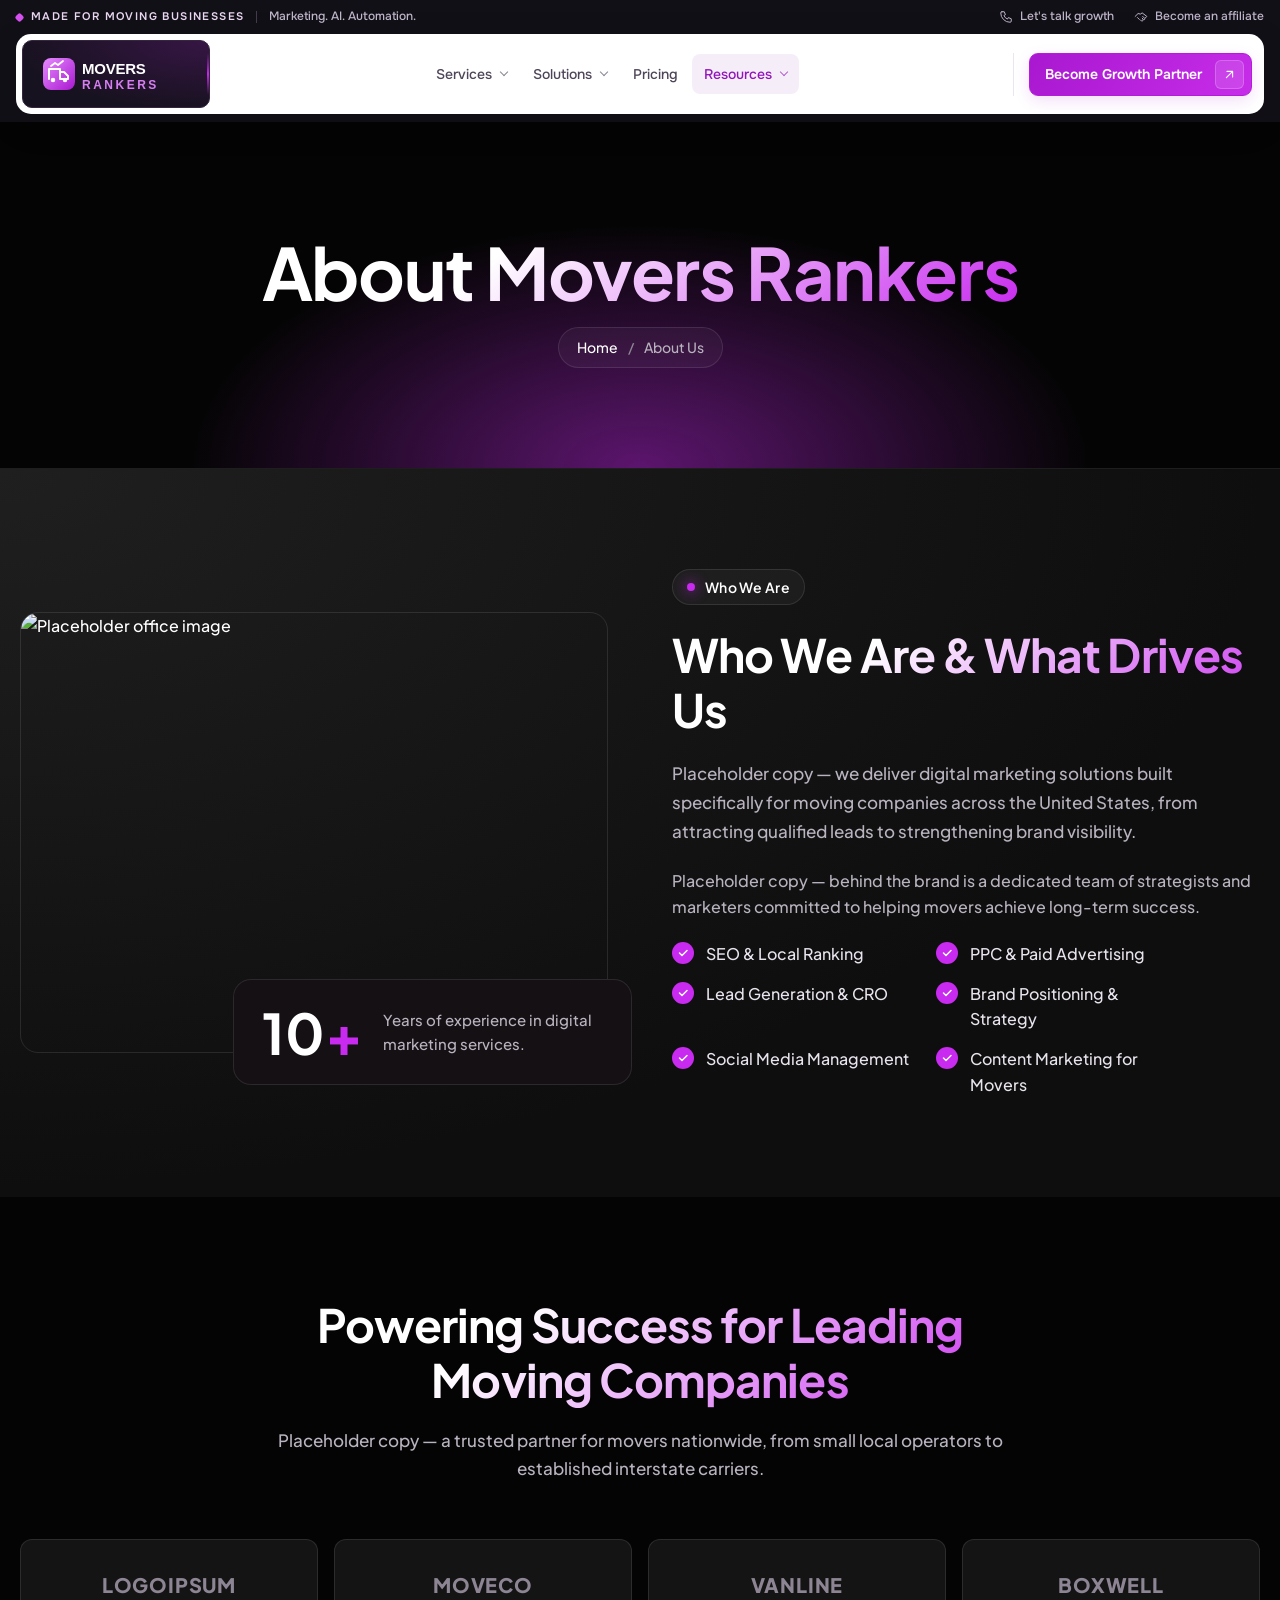
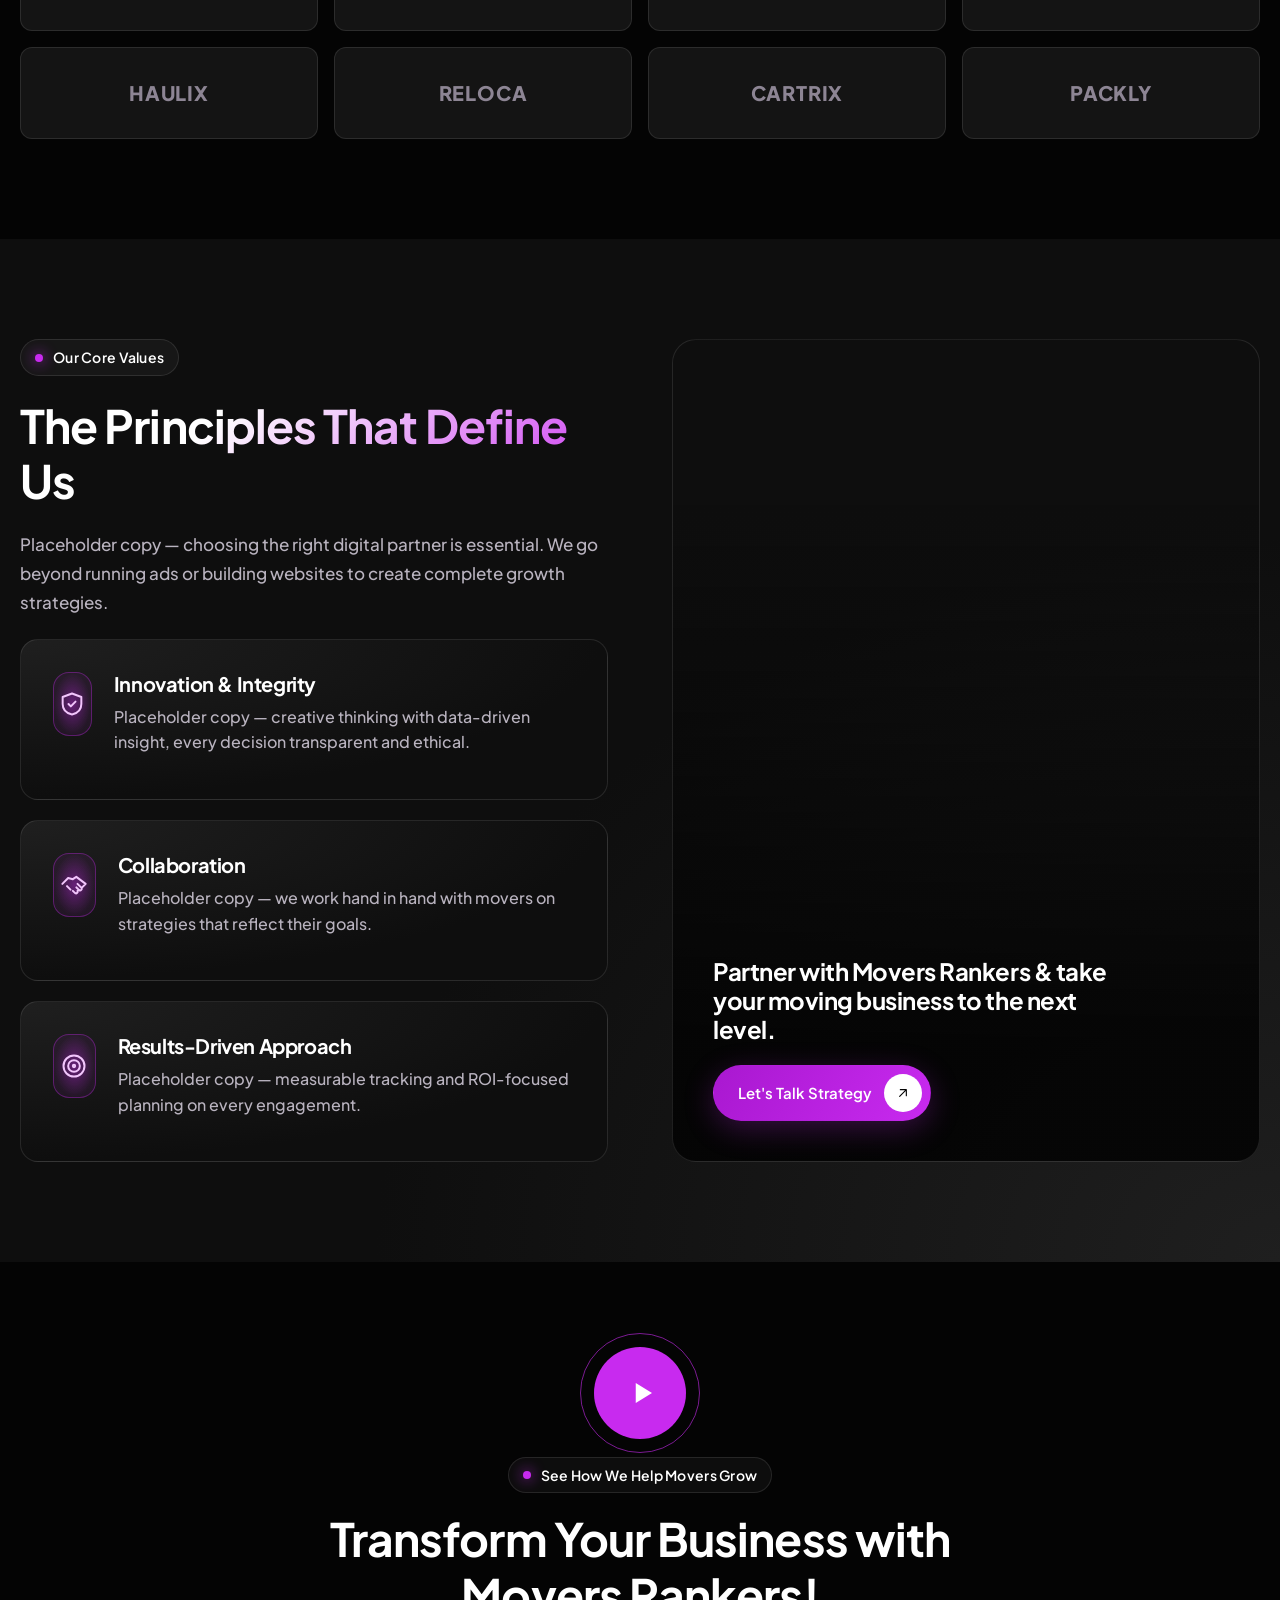
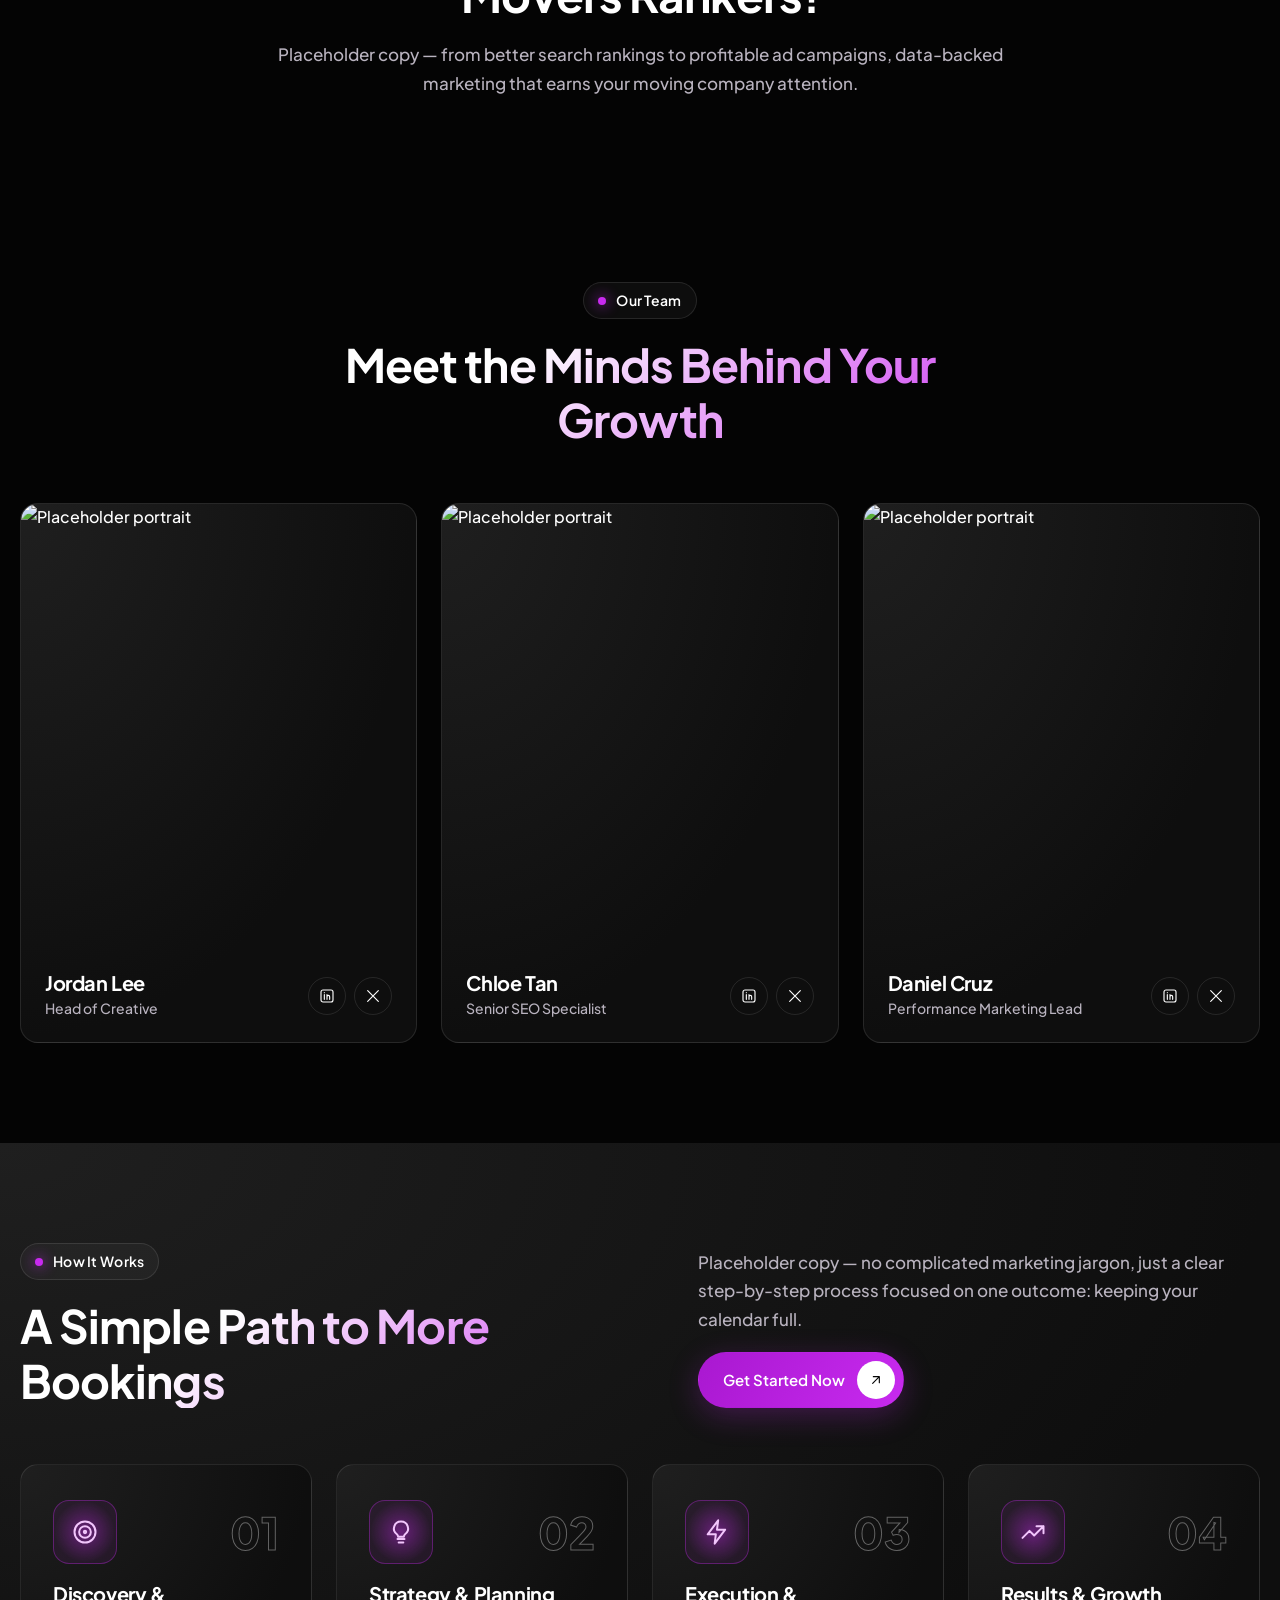
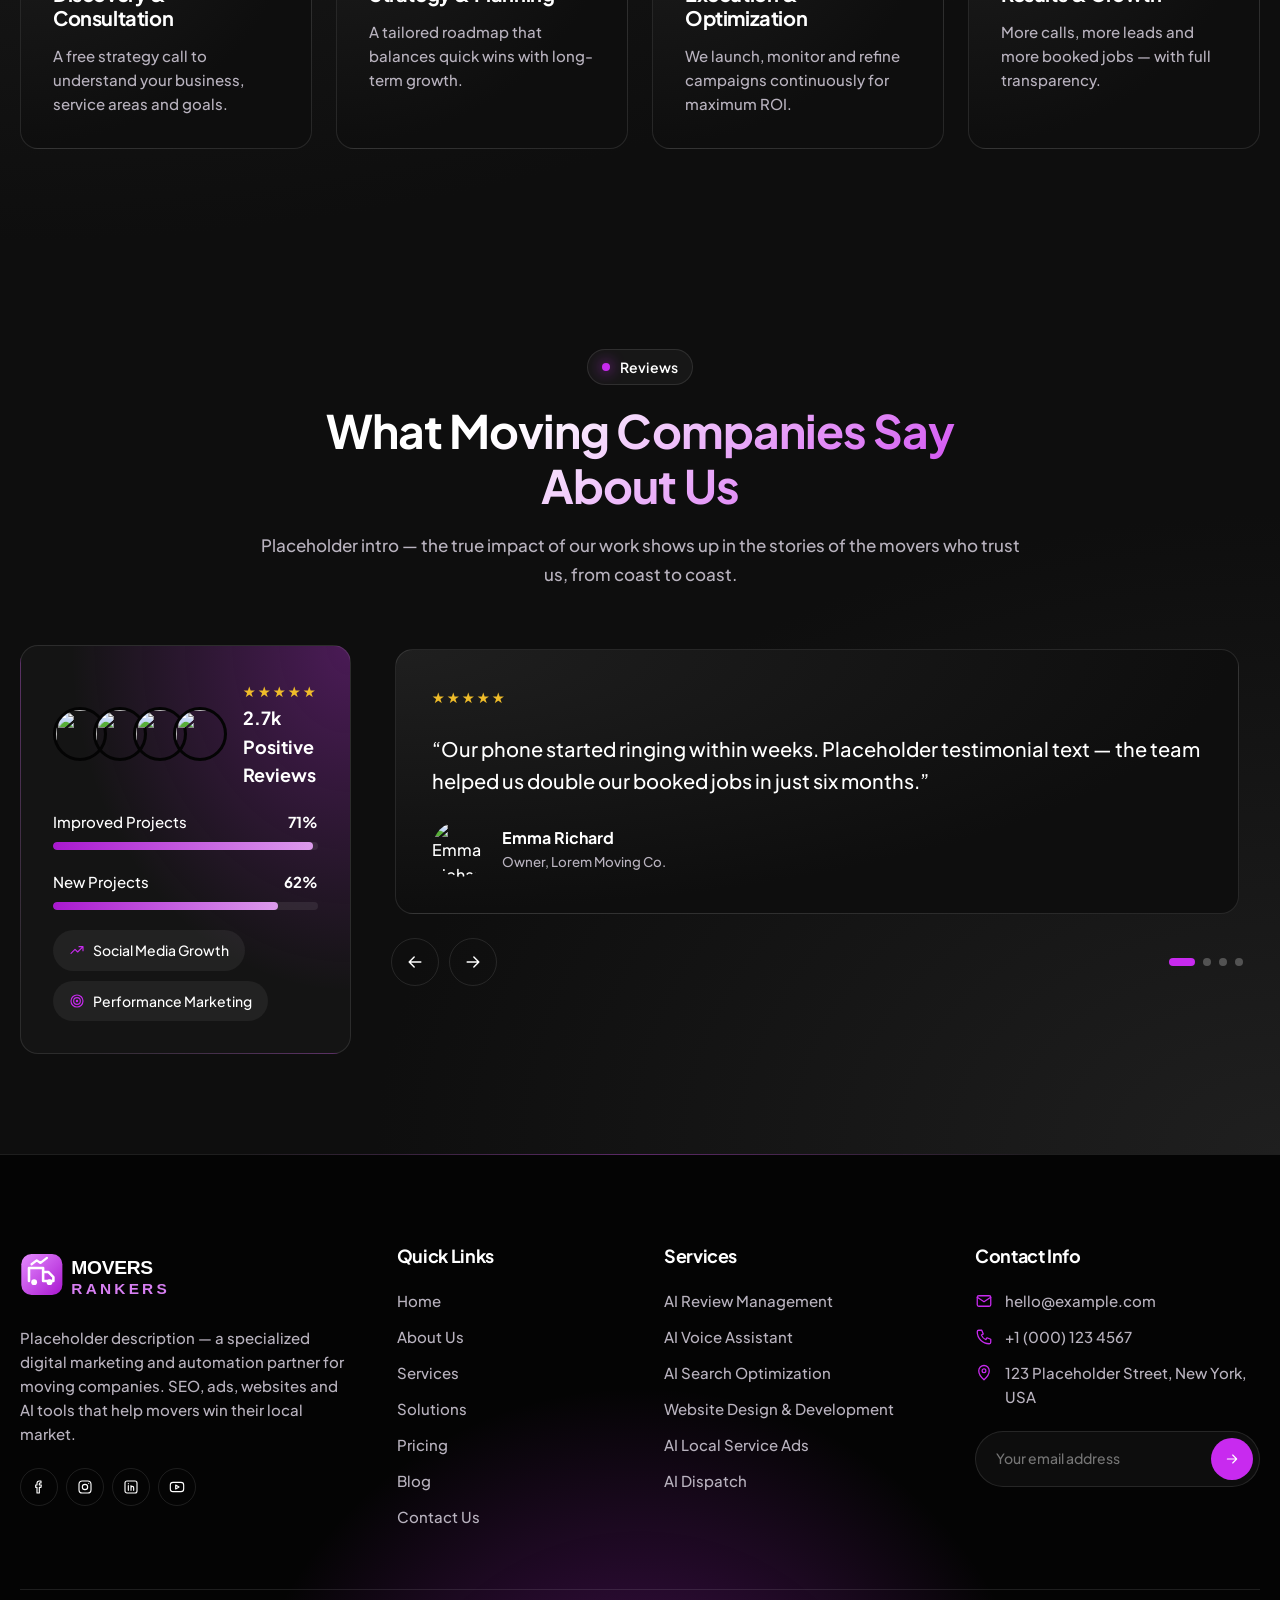
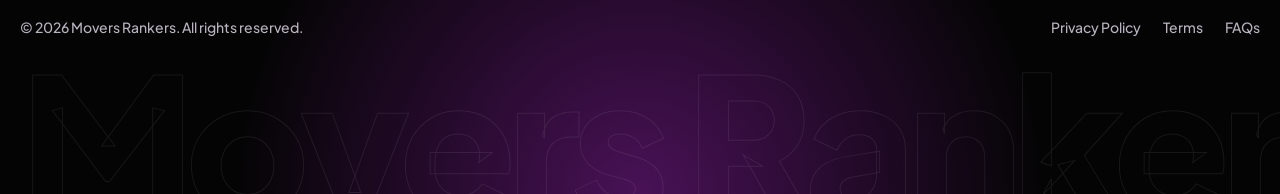
==== about.html @ b09bda79 "Initial static rebuild of Movers Rankers site Static HTML/CSS/JS recreation of the site's structure " ====
<!doctype html>
<html lang="en">
<head>
  <meta charset="utf-8">
  <meta name="viewport" content="width=device-width, initial-scale=1">
  <title>About Us — Movers Rankers</title>
  <meta name="description" content="Placeholder: about the team behind Movers Rankers.">
  <link rel="icon" href="assets/img/logo.svg">
  <link rel="preconnect" href="https://fonts.googleapis.com">
  <link rel="preconnect" href="https://fonts.gstatic.com" crossorigin>
  <link href="https://fonts.googleapis.com/css2?family=Onest:wght@400;500;600;700&family=Plus+Jakarta+Sans:wght@400;500;600;700;800&display=swap" rel="stylesheet">
  <link rel="stylesheet" href="assets/css/style.css">
  <script src="assets/js/main.js" defer></script>
</head>
<body data-page="resources">
  <div data-header></div>

  <main>
    <section class="banner">
      <div class="container">
        <h1 class="h1 grad-text">About Movers Rankers</h1>
        <nav class="crumbs" aria-label="Breadcrumb"><a href="index.html">Home</a><span>About Us</span></nav>
      </div>
    </section>

    <!-- WHO WE ARE -->
    <section class="section section--panel">
      <div class="container split">
        <div class="about-media reveal">
          <div class="media"><img src="https://picsum.photos/seed/mr-office/1024/737" alt="Placeholder office image" width="1024" height="737"></div>
          <div class="stat-card">
            <div class="stat-num"><b data-count="10">0</b><span>+</span></div>
            <p>Years of experience in digital marketing services.</p>
          </div>
        </div>
        <div class="stack reveal">
          <span class="eyebrow">Who We Are</span>
          <h2 class="h2 grad-text">Who We Are & What Drives Us</h2>
          <p class="lead">Placeholder copy — we deliver digital marketing solutions built specifically for moving companies across the United States, from attracting qualified leads to strengthening brand visibility.</p>
          <p class="muted">Placeholder copy — behind the brand is a dedicated team of strategists and marketers committed to helping movers achieve long-term success.</p>
          <ul class="check-list grid-2" style="gap:14px 24px">
            <li>SEO & Local Ranking</li>
            <li>PPC & Paid Advertising</li>
            <li>Lead Generation & CRO</li>
            <li>Brand Positioning & Strategy</li>
            <li>Social Media Management</li>
            <li>Content Marketing for Movers</li>
          </ul>
        </div>
      </div>
    </section>

    <!-- CLIENT LOGOS -->
    <section class="section">
      <div class="container">
        <div class="section-head section-head--center reveal">
          <h3 class="h2 grad-text">Powering Success for Leading Moving Companies</h3>
          <p class="lead">Placeholder copy — a trusted partner for movers nationwide, from small local operators to established interstate carriers.</p>
        </div>
        <div class="logo-strip reveal">
          <div class="logo-tile">LOGOIPSUM</div>
          <div class="logo-tile">MOVECO</div>
          <div class="logo-tile">VANLINE</div>
          <div class="logo-tile">BOXWELL</div>
          <div class="logo-tile">HAULIX</div>
          <div class="logo-tile">RELOCA</div>
          <div class="logo-tile">CARTRIX</div>
          <div class="logo-tile">PACKLY</div>
        </div>
      </div>
    </section>

    <!-- CORE VALUES -->
    <section class="section section--panel-br">
      <div class="container split" style="align-items:stretch">
        <div class="stack" style="align-content:start">
          <span class="eyebrow">Our Core Values</span>
          <h2 class="h2 grad-text">The Principles That Define Us</h2>
          <p class="lead">Placeholder copy — choosing the right digital partner is essential. We go beyond running ads or building websites to create complete growth strategies.</p>
          <div class="feature-stack" style="width:100%">
            <div class="card feature reveal">
              <span class="icon-badge"><svg class="ic"><use href="#i-shield"/></svg></span>
              <div><h4>Innovation & Integrity</h4><p>Placeholder copy — creative thinking with data-driven insight, every decision transparent and ethical.</p></div>
            </div>
            <div class="card feature reveal">
              <span class="icon-badge"><svg class="ic"><use href="#i-handshake"/></svg></span>
              <div><h4>Collaboration</h4><p>Placeholder copy — we work hand in hand with movers on strategies that reflect their goals.</p></div>
            </div>
            <div class="card feature reveal">
              <span class="icon-badge"><svg class="ic"><use href="#i-target"/></svg></span>
              <div><h4>Results-Driven Approach</h4><p>Placeholder copy — measurable tracking and ROI-focused planning on every engagement.</p></div>
            </div>
          </div>
        </div>
        <div class="values-media reveal">
          <h5 style="font-size:24px;max-width:420px">Partner with Movers Rankers & take your moving business to the next level.</h5>
          <a class="btn btn--primary" href="contact.html" style="justify-self:start">Let's Talk Strategy <span class="btn-arrow"><svg class="ic"><use href="#i-arrow-ur"/></svg></span></a>
        </div>
      </div>
    </section>

    <!-- VIDEO -->
    <section class="video-band">
      <div class="container">
        <button class="play-btn" aria-label="Play video (placeholder)"><svg class="ic"><use href="#i-play"/></svg></button>
        <span class="eyebrow">See How We Help Movers Grow</span>
        <h3 class="h2">Transform Your Business with Movers Rankers!</h3>
        <p class="lead">Placeholder copy — from better search rankings to profitable ad campaigns, data-backed marketing that earns your moving company attention.</p>
      </div>
    </section>

    <!-- TEAM -->
    <section class="section">
      <div class="container">
        <div class="section-head section-head--center reveal">
          <span class="eyebrow">Our Team</span>
          <h2 class="h2 grad-text">Meet the Minds Behind Your Growth</h2>
        </div>
        <div class="grid-3">
          <article class="card team-card reveal">
            <div class="media"><img src="https://picsum.photos/seed/mr-team1/800/900" alt="Placeholder portrait" loading="lazy"></div>
            <div class="team-info"><div><h4>Jordan Lee</h4><small>Head of Creative</small></div><div class="socials"><a href="#" aria-label="LinkedIn"><svg class="ic"><use href="#i-in"/></svg></a><a href="#" aria-label="X"><svg class="ic"><use href="#i-x"/></svg></a></div></div>
          </article>
          <article class="card team-card reveal">
            <div class="media"><img src="https://picsum.photos/seed/mr-team2/800/900" alt="Placeholder portrait" loading="lazy"></div>
            <div class="team-info"><div><h4>Chloe Tan</h4><small>Senior SEO Specialist</small></div><div class="socials"><a href="#" aria-label="LinkedIn"><svg class="ic"><use href="#i-in"/></svg></a><a href="#" aria-label="X"><svg class="ic"><use href="#i-x"/></svg></a></div></div>
          </article>
          <article class="card team-card reveal">
            <div class="media"><img src="https://picsum.photos/seed/mr-team3/800/900" alt="Placeholder portrait" loading="lazy"></div>
            <div class="team-info"><div><h4>Daniel Cruz</h4><small>Performance Marketing Lead</small></div><div class="socials"><a href="#" aria-label="LinkedIn"><svg class="ic"><use href="#i-in"/></svg></a><a href="#" aria-label="X"><svg class="ic"><use href="#i-x"/></svg></a></div></div>
          </article>
        </div>
      </div>
    </section>

    <div data-partial="process"></div>
    <div data-partial="reviews"></div>
  </main>

  <div data-footer></div>
</body>
</html>
---- assets/css/style.css ----
/* ==========================================================
   Movers Rankers — static rebuild
   Tokens mirror the source site's Elementor globals.
========================================================== */
:root {
  --bg: #0e0e0e;
  --bg-deep: #040404;
  --surface: #1f1f1f;
  --surface-2: #141414;
  --purple: #c82aef;
  --purple-strong: #a918d0;
  --lilac: #dc9bec;
  --text: #ffffff;
  --muted: #b9b3bf;
  --muted-2: #8f8796;
  --line: rgba(255, 255, 255, .1);
  --radius: 18px;
  --radius-sm: 12px;
  --container: 1240px;
  --font: "Plus Jakarta Sans", system-ui, -apple-system, "Segoe UI", Arial, sans-serif;
  --font-ui: "Onest", var(--font);
  --grad-text: linear-gradient(321deg, #c82aef 0%, #ffffff 69%);
  --grad-panel: radial-gradient(at top left, #1f1f1f 0%, #0e0e0e 70%);
  --grad-panel-br: radial-gradient(at bottom right, #1f1f1f 0%, #0e0e0e 50%);
}

*, *::before, *::after { box-sizing: border-box; }

html { scroll-behavior: smooth; }

body {
  margin: 0;
  background: var(--bg-deep);
  color: var(--text);
  font-family: var(--font);
  font-size: 16px;
  font-weight: 500;
  line-height: 1.6;
  -webkit-font-smoothing: antialiased;
  overflow-x: hidden;
}

img { display: block; max-width: 100%; height: auto; }
a { color: inherit; text-decoration: none; }
h1, h2, h3, h4, h5, h6 { margin: 0; font-weight: 700; line-height: 1.2; letter-spacing: -.02em; }
p { margin: 0; }
ul { margin: 0; padding: 0; list-style: none; }
button { font: inherit; color: inherit; cursor: pointer; }

.ic { width: 20px; height: 20px; fill: none; stroke: currentColor; stroke-width: 1.7; stroke-linecap: round; stroke-linejoin: round; flex-shrink: 0; }

.container { width: min(var(--container), calc(100% - 32px)); margin-inline: auto; }

.section { position: relative; padding: 100px 0; overflow: hidden; }
.section--panel { background: var(--grad-panel); }
.section--panel-br { background: var(--grad-panel-br); }
.section--glow::before {
  content: ""; position: absolute; inset: auto -20% -40% auto; width: 700px; height: 700px;
  background: radial-gradient(circle, rgba(200, 42, 239, .22), transparent 65%); pointer-events: none;
}

/* ---------- Typography helpers ---------- */
.eyebrow {
  display: inline-flex; align-items: center; gap: 10px;
  color: var(--text); font-size: 14px; font-weight: 600; letter-spacing: .02em;
  padding: 6px 14px; border: 1px solid var(--line); border-radius: 100px;
  background: rgba(255, 255, 255, .04);
}
.eyebrow::before {
  content: ""; width: 8px; height: 8px; border-radius: 50%;
  background: var(--purple); box-shadow: 0 0 14px var(--purple);
}
.grad-text {
  background: var(--grad-text); -webkit-background-clip: text; background-clip: text;
  -webkit-text-fill-color: transparent; color: transparent;
}
.h1 { font-size: clamp(40px, 6vw, 72px); line-height: 1.1; }
.h2 { font-size: clamp(30px, 3.6vw, 46px); }
.h3 { font-size: clamp(22px, 2.2vw, 28px); }
.lead { color: var(--muted); font-size: 17px; line-height: 1.7; }
.muted { color: var(--muted); }

.section-head { display: grid; gap: 18px; max-width: 760px; margin-bottom: 56px; }
.section-head--center { margin-inline: auto; text-align: center; justify-items: center; }
.section-head--split {
  max-width: none; grid-template-columns: 1.1fr 1fr; align-items: end; gap: 30px 60px;
}
.section-head--split > div { display: grid; gap: 18px; justify-items: start; }

/* ---------- Buttons ---------- */
.btn {
  display: inline-flex; align-items: center; justify-content: center; gap: 12px;
  min-height: 52px; padding: 8px 8px 8px 24px; border: 1px solid transparent; border-radius: 100px;
  font-size: 15px; font-weight: 600; white-space: nowrap;
  transition: transform .25s ease, box-shadow .25s ease, background .25s ease, border-color .25s ease;
}
.btn .btn-arrow {
  display: grid; place-items: center; width: 38px; height: 38px; border-radius: 50%;
  background: #fff; color: var(--bg-deep); transition: transform .25s ease;
}
.btn .btn-arrow .ic { width: 16px; height: 16px; }
.btn:hover .btn-arrow { transform: rotate(-45deg); }
.btn--primary { background: linear-gradient(120deg, var(--purple-strong), var(--purple)); box-shadow: 0 8px 30px rgba(200, 42, 239, .25); }
.btn--primary:hover { transform: translateY(-2px); box-shadow: 0 14px 34px rgba(200, 42, 239, .35); }
.btn--ghost { border-color: var(--line); background: rgba(255, 255, 255, .04); }
.btn--ghost:hover { border-color: var(--purple); }
.btn--plain { padding: 14px 24px; }

.link-arrow { display: inline-flex; align-items: center; gap: 8px; color: var(--lilac); font-weight: 600; font-size: 15px; }
.link-arrow .ic { width: 16px; height: 16px; transition: transform .2s; }
.link-arrow:hover .ic { transform: translateX(4px); }

/* ---------- Cards ---------- */
.card {
  position: relative; padding: 32px; border: 1px solid var(--line); border-radius: var(--radius);
  background: var(--grad-panel); transition: border-color .25s ease, transform .25s ease;
}
.card:hover { border-color: rgba(200, 42, 239, .55); transform: translateY(-4px); }
.icon-badge {
  display: grid; place-items: center; width: 64px; height: 64px; border-radius: 16px;
  background: radial-gradient(at center, rgba(200, 42, 239, .45), rgba(200, 42, 239, .08) 70%);
  border: 1px solid rgba(200, 42, 239, .35); color: #f2c6fc;
}
.icon-badge .ic { width: 28px; height: 28px; }

.check-list { display: grid; gap: 14px; }
.check-list li { display: flex; align-items: flex-start; gap: 12px; color: #e8e3ec; }
.check-list li::before {
  content: ""; flex: 0 0 22px; height: 22px; margin-top: 1px; border-radius: 50%;
  background: var(--purple) url("data:image/svg+xml,%3Csvg xmlns='http://www.w3.org/2000/svg' viewBox='0 0 24 24' fill='none' stroke='white' stroke-width='3' stroke-linecap='round' stroke-linejoin='round'%3E%3Cpath d='M5 12l5 5L20 7'/%3E%3C/svg%3E") center / 12px no-repeat;
}
.grid-2 { display: grid; grid-template-columns: repeat(2, minmax(0, 1fr)); gap: 24px; }
.grid-3 { display: grid; grid-template-columns: repeat(3, minmax(0, 1fr)); gap: 24px; }
.grid-4 { display: grid; grid-template-columns: repeat(4, minmax(0, 1fr)); gap: 24px; }

.split { display: grid; grid-template-columns: 1fr 1fr; gap: 64px; align-items: center; }
.split > .stack { display: grid; gap: 22px; justify-items: start; }

.media { position: relative; border-radius: var(--radius); overflow: hidden; border: 1px solid var(--line); }
.media img { width: 100%; height: 100%; object-fit: cover; }

/* ==========================================================
   HEADER (mirrors the source's custom "mrh" mega-menu header)
========================================================== */
.site-header { position: sticky; top: 0; z-index: 1000; padding: 0 0 8px; background: #121017; font-family: var(--font-ui); }
.site-header .container { width: min(1460px, calc(100% - 32px)); }
.hdr-utility { display: flex; align-items: center; justify-content: space-between; gap: 20px; min-height: 34px; font-size: 12px; }
.hdr-utility-left { display: flex; align-items: center; gap: 12px; color: #c0b7cb; }
.hdr-mark { display: inline-flex; align-items: center; gap: 8px; color: #ebd8f2; font-size: 11px; font-weight: 600; letter-spacing: 1.4px; text-transform: uppercase; }
.hdr-mark::before { content: ""; width: 7px; height: 7px; border-radius: 2px; background: #d451ef; transform: rotate(45deg); }
.hdr-sep { width: 1px; height: 12px; background: #453b4d; }
.hdr-utility-right { display: flex; gap: 20px; }
.hdr-utility-right a { display: inline-flex; align-items: center; gap: 7px; color: #bfb5ca; transition: color .2s; }
.hdr-utility-right a:hover { color: #fff; }
.hdr-utility-right .ic { width: 14px; height: 14px; }

.hdr-frame {
  position: relative; display: flex; align-items: center; gap: 14px; min-height: 80px; padding: 6px;
  border-radius: 15px; background: #fff; color: #282030; box-shadow: 0 10px 35px rgba(0, 0, 0, .13);
}
.hdr-brand {
  position: relative; display: flex; align-items: center; justify-content: center; align-self: stretch;
  flex: 0 0 188px; min-height: 66px; padding: 3px 18px; border: 1px solid #35253f; border-radius: 10px;
  background: radial-gradient(ellipse at 100% 0%, rgba(191, 36, 232, .19), transparent 75%), #17121f;
}
.hdr-brand::after { content: ""; position: absolute; top: 12px; right: 0; bottom: 12px; width: 2px; background: linear-gradient(transparent, #c32be7, transparent); }
.hdr-brand img { width: 148px; }
.hdr-nav { flex: 1; min-width: 0; }
.hdr-list { display: flex; align-items: center; justify-content: center; gap: 2px; }
.hdr-link {
  display: inline-flex; align-items: center; gap: 9px; min-height: 40px; padding: 9px 12px;
  border: 0; border-radius: 8px; background: none; color: #4e4558; font-size: 14px; font-weight: 500; white-space: nowrap;
  transition: color .2s, background .2s;
}
.hdr-link:hover, .hdr-link[aria-expanded="true"], .hdr-link[aria-current="page"] { background: #f5eef9; color: #9214b8; }
.chev { width: 6px; height: 6px; margin-top: -3px; border-right: 1.5px solid currentColor; border-bottom: 1.5px solid currentColor; opacity: .65; transform: rotate(45deg); transition: transform .2s; }
.hdr-link[aria-expanded="true"] .chev { margin-top: 3px; transform: rotate(225deg); }
.hdr-actions { display: flex; align-items: center; gap: 10px; padding: 0 6px 0 15px; border-left: 1px solid #ece5f0; }
.hdr-cta {
  display: inline-flex; align-items: center; gap: 13px; min-height: 43px; padding: 6px 7px 6px 15px;
  border: 1px solid #b41bda; border-radius: 9px; background: linear-gradient(120deg, #a918d0, #c72de9);
  color: #fff; font-size: 14px; font-weight: 600; white-space: nowrap; box-shadow: 0 5px 15px rgba(173, 25, 211, .13);
}
.hdr-cta-arrow { display: grid; place-items: center; width: 29px; height: 29px; border: 1px solid rgba(255, 255, 255, .2); border-radius: 6px; background: rgba(255, 255, 255, .12); }
.hdr-cta-arrow .ic { width: 15px; height: 15px; }
.hdr-burger { display: none; place-items: center; width: 46px; height: 46px; border: 1px solid #ece5f0; border-radius: 9px; background: #faf6fc; color: #4e4558; }

/* Mega panels */
.mega { position: absolute; top: 100%; left: 0; right: 0; padding-top: 12px; z-index: 5; animation: reveal .22s ease both; }
.mega[hidden] { display: none; }
@keyframes reveal { from { opacity: 0; transform: translateY(-6px); } to { opacity: 1; transform: none; } }
.mega-box { overflow: hidden; border: 1px solid #e9dfef; border-radius: 18px; background: #fff; color: #282030; box-shadow: 0 28px 70px rgba(20, 10, 29, .2); }
.mega-head { display: flex; align-items: center; justify-content: space-between; gap: 25px; padding: 25px 28px 22px; border-bottom: 1px solid #ebe5ef; background: linear-gradient(110deg, #fff 40%, #fbf6fe); }
.mega-kicker { display: block; margin-bottom: 7px; color: #a01dc0; font-size: 10px; font-weight: 700; letter-spacing: 1.7px; text-transform: uppercase; }
.mega-title { color: #241a2e; font-size: 25px; font-weight: 600; letter-spacing: -.9px; }
.mega-title span { color: #a51cc9; }
.mega-overview { display: inline-flex; align-items: center; gap: 9px; padding: 10px 13px; border: 1px solid #e9dced; border-radius: 8px; color: #7d398e; font-size: 13px; }
.mega-overview:hover { border-color: #d9a5e7; background: #fcf6ff; }
.mega-overview .ic { width: 16px; height: 16px; }
.mega-grid { display: grid; grid-template-columns: repeat(3, minmax(0, 1fr)); gap: 12px; padding: 22px; }
.mega-card {
  display: flex; flex-direction: column; min-height: 170px; padding: 19px 16px; border: 1px solid #eee7f2; border-radius: 12px; background: #faf8fc;
  transition: transform .25s, background .25s, border-color .25s;
}
.mega-card-top { display: flex; justify-content: space-between; margin-bottom: 18px; }
.mega-icon { display: grid; place-items: center; width: 43px; height: 43px; border: 1px solid #ead6f2; border-radius: 12px; background: #f2e5f9; color: #a41bc6; transition: all .25s; }
.mega-num { color: #b3a7bd; font-size: 11px; letter-spacing: 1px; }
.mega-name { margin-bottom: 6px; color: #302339; font-size: 14px; font-weight: 600; }
.mega-desc { color: #83758e; font-size: 13px; line-height: 1.6; }
.mega-card:hover { transform: translateY(-4px); background: #211529; border-color: #382242; }
.mega-card:hover .mega-icon { background: #42204f; border-color: #654173; color: #efacff; }
.mega-card:hover .mega-name { color: #fff; }
.mega-card:hover .mega-desc { color: #c8b7d2; }
.mega-strip { display: flex; align-items: center; justify-content: space-between; gap: 24px; padding: 18px 28px; background: #1b1323; color: #fff; font-size: 13px; }
.mega-strip-caption { color: #b6a1c5; font-size: 11px; letter-spacing: 1px; text-transform: uppercase; }
.mega-stages { display: flex; align-items: center; gap: 14px; }
.mega-stage { display: flex; align-items: center; gap: 7px; color: #f1e6f7; font-size: 12px; white-space: nowrap; }
.mega-stage b { display: grid; place-items: center; width: 22px; height: 22px; border: 1px solid #67416f; border-radius: 6px; background: #33203f; color: #e39cf4; font-size: 10px; font-weight: 500; }
.mega-strip a { display: inline-flex; align-items: center; gap: 8px; color: #e69bf8; white-space: nowrap; }
.mega-strip a .ic { width: 16px; height: 16px; }
.mega-grid--list { grid-template-columns: repeat(3, minmax(0, 1fr)); }
.mega-row { display: flex; gap: 14px; padding: 16px; border-radius: 12px; border: 1px solid #eee7f2; background: #faf8fc; transition: background .2s, border-color .2s; }
.mega-row:hover { background: #f5eef9; border-color: #e1c7ec; }
.mega-row .mega-icon { width: 40px; height: 40px; flex-shrink: 0; }

/* Mobile drawer */
.drawer { position: fixed; inset: 0; z-index: 2000; display: flex; justify-content: flex-end; background: rgba(8, 5, 12, .6); backdrop-filter: blur(4px); }
.drawer[hidden] { display: none; }
.drawer-panel { width: min(420px, 100%); height: 100%; overflow-y: auto; padding: 20px; background: #121017; font-family: var(--font-ui); animation: slideIn .25s ease both; }
@keyframes slideIn { from { transform: translateX(30px); opacity: 0; } to { transform: none; opacity: 1; } }
.drawer-top { display: flex; align-items: center; justify-content: space-between; margin-bottom: 20px; }
.drawer-top img { width: 140px; }
.drawer-close { display: grid; place-items: center; width: 42px; height: 42px; border: 1px solid #3a3042; border-radius: 9px; background: none; }
.drawer details { border-bottom: 1px solid #2a2232; }
.drawer summary, .drawer .drawer-direct { display: flex; justify-content: space-between; align-items: center; padding: 16px 4px; font-size: 16px; font-weight: 500; cursor: pointer; list-style: none; }
.drawer summary::-webkit-details-marker { display: none; }
.drawer summary::after { content: "+"; color: var(--lilac); font-size: 20px; }
.drawer details[open] summary::after { content: "–"; }
.drawer .drawer-direct { border-bottom: 1px solid #2a2232; }
.drawer details a { display: block; padding: 10px 12px; margin-bottom: 4px; border-radius: 8px; color: #cfc4d8; font-size: 14px; }
.drawer details a:hover { background: #211529; color: #fff; }
.drawer-foot { margin-top: 28px; padding: 22px; border: 1px solid #2a2232; border-radius: 14px; background: radial-gradient(ellipse at top right, rgba(191, 36, 232, .2), transparent 70%); }
.drawer-foot p { color: #c0b7cb; font-size: 13px; margin-bottom: 4px; }
.drawer-foot h4 { font-size: 20px; margin-bottom: 18px; font-family: var(--font-ui); }
.drawer-foot .hdr-cta { width: 100%; justify-content: space-between; margin-bottom: 10px; }
.drawer-foot .btn--ghost { width: 100%; min-height: 45px; border-radius: 9px; font-size: 14px; }

/* ==========================================================
   HERO (home)
========================================================== */
.hero { position: relative; padding: 90px 0 110px; background: radial-gradient(at top left, #1f1f1f 0%, #040404 50%); overflow: hidden; }
.hero::after { content: ""; position: absolute; right: -10%; top: 10%; width: 760px; height: 760px; background: radial-gradient(circle, rgba(200, 42, 239, .35), transparent 62%); pointer-events: none; }
.hero .split { grid-template-columns: 1.1fr .9fr; position: relative; z-index: 1; }
.hero-title { font-size: clamp(40px, 5.6vw, 76px); line-height: 1.08; }
.rotator { display: inline-block; color: var(--purple); min-width: 4.2ch; }
.rotator span { display: inline-block; animation: wordIn .5s ease both; }
@keyframes wordIn { from { opacity: 0; transform: translateY(16px); filter: blur(4px); } to { opacity: 1; transform: none; filter: none; } }
.hero-actions { display: flex; flex-wrap: wrap; align-items: center; gap: 28px; }
.proof { display: flex; align-items: center; gap: 16px; }
.avatars { display: flex; }
.avatars img { width: 48px; height: 48px; border-radius: 50%; border: 3px solid var(--bg-deep); object-fit: cover; }
.avatars img + img { margin-left: -14px; }
.proof strong { display: block; font-size: 18px; }
.proof small { color: var(--muted); font-size: 13px; }
.stars { color: #efbc2a; letter-spacing: 2px; font-size: 14px; }
.hero-visual { position: relative; }
.hero-visual .media { aspect-ratio: 1; border-radius: 28px; }
.float-chip {
  position: absolute; display: flex; align-items: center; gap: 12px; padding: 14px 18px; border: 1px solid var(--line);
  border-radius: 16px; background: rgba(20, 20, 20, .8); backdrop-filter: blur(10px); font-size: 14px; animation: bob 5s ease-in-out infinite;
}
.float-chip .icon-badge { width: 42px; height: 42px; border-radius: 12px; }
.float-chip .icon-badge .ic { width: 20px; height: 20px; }
.float-chip strong { display: block; font-size: 18px; }
.float-chip small { color: var(--muted); }
.float-chip--a { left: -40px; bottom: 60px; }
.float-chip--b { right: -20px; top: 40px; animation-delay: -2.5s; }
@keyframes bob { 50% { transform: translateY(-10px); } }

/* ---------- Page banner (inner pages) ---------- */
.banner { position: relative; padding: 110px 0 100px; text-align: center; background: radial-gradient(at bottom center, rgba(200, 42, 239, .45) 0%, transparent 50%), var(--bg-deep); overflow: hidden; border-bottom: 1px solid var(--line); }
.banner::before { content: ""; position: absolute; inset: 0; background: url("https://picsum.photos/seed/mr-banner/1600/600") center / cover; opacity: .08; filter: grayscale(1); }
.banner > .container { position: relative; display: grid; gap: 16px; justify-items: center; }
.crumbs { display: inline-flex; gap: 10px; padding: 8px 18px; border: 1px solid var(--line); border-radius: 100px; background: rgba(255, 255, 255, .04); color: var(--muted); font-size: 14px; }
.crumbs a { color: #fff; }
.crumbs a::after { content: "/"; margin-left: 10px; color: var(--muted-2); }

/* ---------- Stat / counter ---------- */
.stat-card { display: flex; align-items: center; gap: 20px; padding: 24px 28px; border: 1px solid var(--line); border-radius: var(--radius); background: var(--grad-panel); }
.stat-num { font-size: 56px; font-weight: 800; line-height: 1; }
.stat-num span { color: var(--purple); }
.stat-card p { color: var(--muted); font-size: 15px; max-width: 220px; }

/* ---------- Service cards ---------- */
.service-card { display: flex; flex-direction: column; gap: 18px; min-height: 100%; }
.service-card p { color: var(--muted); flex: 1; }
.service-card .card-foot { display: flex; align-items: center; justify-content: space-between; padding-top: 18px; border-top: 1px solid var(--line); }
.circle-link { display: grid; place-items: center; width: 46px; height: 46px; border-radius: 50%; background: rgba(200, 42, 239, .15); border: 1px solid rgba(200, 42, 239, .4); transition: background .25s, transform .25s; }
.circle-link .ic { width: 18px; height: 18px; }
.card:hover .circle-link { background: var(--purple); transform: rotate(-45deg); }
.note-pill { display: flex; justify-content: center; margin-top: 44px; }
.note-pill p { padding: 12px 22px; border: 1px solid var(--line); border-radius: 100px; color: var(--muted); font-size: 15px; }
.note-pill a { color: var(--lilac); font-weight: 600; text-decoration: underline; text-underline-offset: 3px; }

/* ---------- Features (why us) ---------- */
.feature-stack { display: grid; gap: 20px; }
.feature { display: flex; gap: 22px; align-items: flex-start; }
.feature h4 { font-size: 20px; margin-bottom: 8px; }
.feature p { color: var(--muted); margin-bottom: 12px; }
.cta-strip { display: flex; flex-wrap: wrap; align-items: center; justify-content: space-between; gap: 20px; padding: 24px 28px; border: 1px solid var(--line); border-radius: var(--radius); background: linear-gradient(120deg, rgba(200, 42, 239, .18), transparent 60%); }
.cta-strip h5 { font-size: 18px; max-width: 380px; }

/* ---------- Case studies ---------- */
.case-card { display: grid; gap: 14px; overflow: hidden; }
.case-card h4 { font-size: 22px; }
.case-card p { color: var(--muted); }
.case-metric { font-size: 40px; font-weight: 800; }
.tag-marquee { position: relative; overflow: hidden; margin-top: 8px; mask-image: linear-gradient(90deg, transparent, #000 10%, #000 90%, transparent); }
.tag-track { display: flex; gap: 10px; width: max-content; animation: marquee 22s linear infinite; }
.case-card:nth-child(even) .tag-track { animation-direction: reverse; }
.tag { padding: 7px 16px; border: 1px solid var(--line); border-radius: 100px; background: rgba(255, 255, 255, .04); color: #e3dbe8; font-size: 13px; white-space: nowrap; }
@keyframes marquee { to { transform: translateX(-50%); } }

/* ---------- Reviews ---------- */
.reviews-layout { display: grid; grid-template-columns: .85fr 1.15fr; gap: 40px; align-items: stretch; }
.review-stats { display: grid; gap: 20px; align-content: start; padding: 32px; border: 1px solid var(--line); border-radius: var(--radius); background: radial-gradient(at top right, rgba(200, 42, 239, .3), transparent 60%), var(--surface-2); }
.review-stats .avatars img { width: 54px; height: 54px; }
.progress { display: grid; gap: 8px; }
.progress-top { display: flex; justify-content: space-between; font-size: 15px; }
.progress-bar { height: 8px; border-radius: 10px; background: rgba(255, 255, 255, .08); overflow: hidden; }
.progress-bar i { display: block; height: 100%; width: 0; border-radius: inherit; background: linear-gradient(90deg, var(--purple-strong), var(--lilac)); transition: width 1.6s ease; }
.pill-row { display: flex; flex-wrap: wrap; gap: 10px; }
.pill-row span { display: inline-flex; align-items: center; gap: 8px; padding: 9px 16px; border-radius: 100px; background: rgba(255, 255, 255, .06); font-size: 14px; }
.pill-row .ic { width: 16px; height: 16px; color: var(--purple); }
.slider { position: relative; overflow: hidden; }
.slides { display: flex; transition: transform .5s ease; }
.slide { flex: 0 0 100%; padding: 4px; }
.quote-card { display: grid; gap: 24px; padding: 36px; border: 1px solid var(--line); border-radius: var(--radius); background: var(--grad-panel); }
.quote-card blockquote { margin: 0; font-size: 20px; line-height: 1.6; }
.quote-person { display: flex; align-items: center; gap: 14px; }
.quote-person img { width: 56px; height: 56px; border-radius: 50%; object-fit: cover; }
.quote-person small { display: block; color: var(--muted); }
.slider-nav { display: flex; gap: 10px; margin-top: 20px; }
.slider-nav button { display: grid; place-items: center; width: 48px; height: 48px; border: 1px solid var(--line); border-radius: 50%; background: none; transition: background .2s, border-color .2s; }
.slider-nav button:hover { background: var(--purple); border-color: var(--purple); }
.slider-dots { display: flex; gap: 8px; align-items: center; margin-left: auto; }
.slider-dots button { width: 8px; height: 8px; padding: 0; border: 0; border-radius: 10px; background: rgba(255, 255, 255, .25); transition: width .25s, background .25s; }
.slider-dots button[aria-current="true"] { width: 26px; background: var(--purple); }

/* ---------- Process ---------- */
.process-grid { display: grid; grid-template-columns: repeat(4, minmax(0, 1fr)); gap: 24px; counter-reset: step; }
.step { display: grid; gap: 14px; align-content: start; }
.step-top { display: flex; align-items: center; justify-content: space-between; }
.step-num { font-size: 44px; font-weight: 800; color: transparent; -webkit-text-stroke: 1px rgba(255, 255, 255, .35); }
.step h5 { font-size: 20px; }
.step p { color: var(--muted); font-size: 15px; }

/* ---------- FAQ ---------- */
.faq-layout { display: grid; grid-template-columns: .8fr 1.2fr; gap: 60px; align-items: start; }
.faq-layout .section-head { margin-bottom: 0; position: sticky; top: 150px; }
.faq { display: grid; gap: 14px; }
.faq details { border: 1px solid var(--line); border-radius: var(--radius-sm); background: var(--surface-2); transition: border-color .2s; }
.faq details[open] { border-color: rgba(200, 42, 239, .5); background: var(--grad-panel); }
.faq summary { display: flex; align-items: center; justify-content: space-between; gap: 16px; padding: 22px 24px; font-size: 18px; font-weight: 600; cursor: pointer; list-style: none; }
.faq summary::-webkit-details-marker { display: none; }
.faq summary::after { content: "+"; display: grid; place-items: center; flex: 0 0 34px; height: 34px; border-radius: 50%; background: rgba(255, 255, 255, .06); font-size: 20px; transition: transform .25s, background .25s; }
.faq details[open] summary::after { transform: rotate(45deg); background: var(--purple); }
.faq details p { padding: 0 24px 22px; color: var(--muted); }

/* ---------- CTA band ---------- */
.cta-band { position: relative; display: grid; grid-template-columns: 1.3fr .7fr; align-items: center; gap: 40px; padding: 56px; border: 1px solid rgba(200, 42, 239, .4); border-radius: 28px; background: radial-gradient(at center left, rgba(200, 42, 239, .45) 0%, transparent 55%), var(--surface-2); overflow: hidden; }
.cta-band .stack { display: grid; gap: 18px; justify-items: start; }
.cta-band .media { aspect-ratio: 1; max-width: 300px; justify-self: end; border-radius: 50%; }

/* ---------- About ---------- */
.about-media { position: relative; }
.about-media .media { aspect-ratio: 4 / 3; }
.about-media .stat-card { position: absolute; right: -24px; bottom: -32px; background: #141014; backdrop-filter: blur(8px); }
.logo-strip { display: grid; grid-template-columns: repeat(4, minmax(0, 1fr)); gap: 16px; }
.logo-tile { display: grid; place-items: center; height: 92px; border: 1px solid var(--line); border-radius: var(--radius-sm); background: var(--surface-2); color: #8d8594; font-weight: 800; font-size: 20px; letter-spacing: .04em; transition: color .2s, border-color .2s; }
.logo-tile:hover { color: #fff; border-color: rgba(200, 42, 239, .5); }
.values-media { position: relative; display: grid; gap: 22px; align-content: end; min-height: 520px; padding: 40px; border-radius: 24px; overflow: hidden; background: linear-gradient(180deg, transparent 20%, rgba(4, 4, 4, .92) 85%), url("https://picsum.photos/seed/mr-team-work/900/700") center / cover; border: 1px solid var(--line); }
.video-band { position: relative; display: grid; place-items: center; min-height: 520px; text-align: center; background: linear-gradient(180deg, rgba(4, 4, 4, .3), rgba(4, 4, 4, .9)), url("https://picsum.photos/seed/mr-video/1600/800") center / cover; }
.video-band .container { display: grid; gap: 18px; justify-items: center; max-width: 760px; }
.play-btn { position: relative; display: grid; place-items: center; width: 92px; height: 92px; border: 0; border-radius: 50%; background: var(--purple); }
.play-btn::before { content: ""; position: absolute; inset: -14px; border-radius: 50%; border: 1px solid rgba(200, 42, 239, .6); animation: pulse 2s ease-out infinite; }
@keyframes pulse { from { transform: scale(.85); opacity: 1; } to { transform: scale(1.35); opacity: 0; } }
.play-btn .ic { width: 30px; height: 30px; fill: #fff; stroke: none; margin-left: 4px; }
.team-card { overflow: hidden; padding: 0; }
.team-card .media { aspect-ratio: 8 / 9; border: 0; border-radius: 0; }
.team-card .team-info { display: flex; align-items: center; justify-content: space-between; padding: 22px 24px; }
.team-card h4 { font-size: 20px; }
.team-card small { color: var(--muted); font-size: 14px; }
.socials { display: flex; gap: 8px; }
.socials a { display: grid; place-items: center; width: 38px; height: 38px; border: 1px solid var(--line); border-radius: 50%; transition: background .2s, border-color .2s; }
.socials a:hover { background: var(--purple); border-color: var(--purple); }
.socials .ic { width: 16px; height: 16px; }

/* ---------- Service detail ---------- */
.detail-layout { display: grid; grid-template-columns: minmax(0, 1fr) 360px; gap: 48px; align-items: start; }
.detail-main { display: grid; gap: 28px; }
.detail-main .media { aspect-ratio: 16 / 9; }
.detail-main h4 { font-size: 26px; }
.detail-main > p { color: var(--muted); }
.divider { height: 1px; background: linear-gradient(90deg, var(--purple), transparent); }
.iconbox-grid { display: grid; grid-template-columns: 1fr 1fr; gap: 20px; }
.iconbox { display: flex; gap: 16px; padding: 24px; }
.iconbox h5 { font-size: 18px; margin-bottom: 6px; }
.iconbox p { color: var(--muted); font-size: 15px; }
.iconbox .icon-badge { width: 52px; height: 52px; flex-shrink: 0; }
.sidebar { display: grid; gap: 24px; position: sticky; top: 140px; }
.side-list { display: grid; gap: 10px; }
.side-list a { display: flex; align-items: center; justify-content: space-between; padding: 16px 18px; border: 1px solid var(--line); border-radius: var(--radius-sm); background: var(--surface-2); font-weight: 600; transition: background .2s, border-color .2s; }
.side-list a:hover, .side-list a[aria-current="page"] { background: linear-gradient(120deg, var(--purple-strong), var(--purple)); border-color: transparent; }
.side-list .ic { width: 16px; height: 16px; }
.side-cta { display: grid; gap: 16px; justify-items: start; padding: 32px; border-radius: var(--radius); background: linear-gradient(180deg, rgba(4, 4, 4, .2), rgba(4, 4, 4, .9)), url("https://picsum.photos/seed/mr-callcenter/600/700") center / cover; border: 1px solid var(--line); min-height: 380px; align-content: end; }
.side-cta p { color: #dcd4e2; }

/* ---------- Pricing ---------- */
.price-card { display: grid; gap: 20px; align-content: start; }
.price-card.is-featured { border-color: #b437d7; background: radial-gradient(ellipse at top right, rgba(111, 42, 130, .35), transparent 55%), linear-gradient(140deg, #201625, #100d12 60%); }
.ribbon { position: absolute; top: -14px; left: 50%; transform: translateX(-50%); padding: 4px 12px; border: 1px solid #df7bfa; border-radius: 6px; background: #ad22d7; font-size: 12px; font-weight: 700; letter-spacing: .04em; white-space: nowrap; }
.plan-top { display: flex; align-items: center; gap: 12px; }
.plan-top .icon-badge { width: 40px; height: 40px; border-radius: 11px; }
.plan-top .icon-badge .ic { width: 18px; height: 18px; }
.plan-top small { color: var(--lilac); font-size: 13px; font-weight: 600; }
.plan-name { font-size: 26px; }
.plan-desc { color: var(--muted); font-size: 15px; min-height: 48px; }
.price { display: flex; align-items: baseline; gap: 4px; }
.price strong { font-size: 48px; font-weight: 800; letter-spacing: -.03em; }
.price sup { font-size: 22px; font-weight: 700; align-self: flex-start; margin-top: 10px; }
.price span { color: var(--muted); }
.price-meta { color: var(--muted-2); font-size: 13px; margin-top: -14px; }
.price-card .btn { width: 100%; justify-content: space-between; }
.included { padding-top: 20px; border-top: 1px solid var(--line); }
.included > span { display: block; margin-bottom: 14px; color: var(--muted-2); font-size: 12px; font-weight: 700; letter-spacing: .1em; }
.included .check-list { gap: 10px; font-size: 14px; }
.included .check-list li::before { flex-basis: 18px; height: 18px; background-size: 10px; }
.price-tabs { display: grid; grid-template-columns: repeat(4, minmax(0, 1fr)); gap: 7px; padding: 7px; border: 1px solid var(--line); border-radius: 14px; background: #101010; margin-bottom: 56px; position: sticky; top: 130px; z-index: 10; }
.price-tab { display: flex; align-items: center; justify-content: center; gap: 9px; min-height: 58px; padding: 12px 10px; border-radius: 9px; color: #c4bcc9; font-size: 14px; font-weight: 600; text-align: center; transition: background .2s, color .2s; }
.price-tab small { color: #b995c5; }
.price-tab:hover { background: #24142b; color: #fff; }
.price-tab[aria-current="true"] { color: #fff; background: linear-gradient(120deg, #742497, #a11dcc); }
.price-panel { scroll-margin-top: 220px; margin-bottom: 70px; }
.price-panel + .price-panel { padding-top: 60px; border-top: 1px solid var(--line); }
.price-panel .grid-2 { max-width: 900px; margin-inline: auto; }
.disclaimer { margin-top: 26px; text-align: center; color: var(--muted-2); font-size: 13px; }
.hero-meta { display: flex; flex-wrap: wrap; justify-content: center; gap: 12px 26px; color: #d1cbd4; font-size: 14px; }
.hero-meta span::before { content: "✓"; color: #df90fa; margin-right: 8px; }

/* ---------- Contact ---------- */
.info-card { display: grid; gap: 14px; justify-items: start; }
.info-card small { color: var(--muted); font-size: 14px; }
.info-card h5 { font-size: 19px; }
.form { display: grid; gap: 18px; padding: 40px; border: 1px solid var(--line); border-radius: 24px; background: var(--grad-panel); }
.form-row { display: grid; grid-template-columns: 1fr 1fr; gap: 18px; }
.field { display: grid; gap: 8px; }
.field label { font-size: 14px; color: var(--muted); }
.field input, .field select, .field textarea {
  width: 100%; padding: 15px 18px; border: 1px solid var(--line); border-radius: 12px; background: rgba(255, 255, 255, .04);
  color: #fff; font: inherit; font-size: 15px; transition: border-color .2s;
}
.field textarea { min-height: 150px; resize: vertical; }
.field select option { background: #141414; }
.field :focus { outline: none; border-color: var(--purple); }
.map { position: relative; height: 440px; border-top: 1px solid var(--line); background: #101010 url("https://picsum.photos/seed/mr-map/1600/500?grayscale") center / cover; }
.map::after { content: ""; position: absolute; inset: 0; background: rgba(4, 4, 4, .55); }
.map-pin { position: absolute; z-index: 1; left: 50%; top: 50%; transform: translate(-50%, -50%); display: flex; align-items: center; gap: 12px; padding: 14px 20px; border-radius: 14px; background: #141014; border: 1px solid rgba(200, 42, 239, .5); }

/* ---------- Blog ---------- */
.post-card { display: grid; padding: 0; overflow: hidden; }
.post-card .media { aspect-ratio: 16 / 10; border: 0; border-radius: 0; }
.post-body { display: grid; gap: 12px; padding: 26px; }
.post-meta { display: flex; gap: 14px; color: var(--muted-2); font-size: 13px; }
.post-meta span:first-child { color: var(--lilac); font-weight: 600; }
.post-body h4 { font-size: 20px; line-height: 1.35; }
.post-body p { color: var(--muted); font-size: 15px; }

/* ==========================================================
   FOOTER
========================================================== */
.site-footer { position: relative; padding: 90px 0 0; background: radial-gradient(at bottom center, rgba(200, 42, 239, .35) 0%, transparent 45%), var(--bg-deep); border-top: 1px solid var(--line); overflow: hidden; }
.footer-grid { display: grid; grid-template-columns: 1.5fr 1fr 1.2fr 1.3fr; gap: 48px; padding-bottom: 60px; }
.footer-brand { display: grid; gap: 22px; align-content: start; }
.footer-brand img { width: 190px; }
.footer-brand p { color: var(--muted); font-size: 15px; }
.site-footer h5 { margin-bottom: 22px; font-size: 18px; }
.footer-links { display: grid; gap: 12px; }
.footer-links a, .footer-links li { color: var(--muted); font-size: 15px; transition: color .2s; }
.footer-links a:hover { color: #fff; }
.footer-contact li { display: flex; gap: 12px; align-items: flex-start; }
.footer-contact .ic { width: 18px; height: 18px; margin-top: 3px; color: var(--purple); }
.newsletter { display: flex; margin-top: 22px; padding: 6px; border: 1px solid var(--line); border-radius: 100px; background: rgba(255, 255, 255, .04); }
.newsletter input { flex: 1; min-width: 0; padding: 0 14px; border: 0; background: none; color: #fff; font: inherit; font-size: 14px; }
.newsletter input:focus { outline: none; }
.newsletter button { display: grid; place-items: center; width: 42px; height: 42px; border: 0; border-radius: 50%; background: var(--purple); }
.newsletter .ic { width: 16px; height: 16px; }
.footer-bottom { display: flex; flex-wrap: wrap; justify-content: space-between; gap: 14px; padding: 26px 0; border-top: 1px solid var(--line); color: var(--muted); font-size: 14px; }
.footer-bottom nav { display: flex; gap: 22px; }
.footer-bottom a:hover { color: #fff; }
.footer-word { font-size: clamp(60px, 15vw, 220px); font-weight: 800; line-height: .8; letter-spacing: -.05em; text-align: center; color: transparent; -webkit-text-stroke: 1px rgba(255, 255, 255, .08); user-select: none; white-space: nowrap; margin-bottom: -.12em; }
.to-top { position: fixed; right: 22px; bottom: 22px; z-index: 900; display: grid; place-items: center; width: 50px; height: 50px; border: 0; border-radius: 50%; background: var(--purple); box-shadow: 0 8px 24px rgba(200, 42, 239, .35); opacity: 0; pointer-events: none; transform: translateY(10px); transition: all .3s; }
.to-top.is-visible { opacity: 1; pointer-events: auto; transform: none; }
.to-top .ic { transform: rotate(-90deg); }

/* ---------- Reveal on scroll ---------- */
.reveal { opacity: 0; transform: translateY(28px); transition: opacity .8s ease, transform .8s ease; }
.reveal.is-in { opacity: 1; transform: none; }
@media (prefers-reduced-motion: reduce) {
  *, *::before, *::after { animation: none !important; transition: none !important; }
  .reveal { opacity: 1; transform: none; }
}

/* ==========================================================
   RESPONSIVE
========================================================== */
@media (max-width: 1180px) {
  .hdr-nav, .hdr-actions .hdr-cta { display: none; }
  .hdr-actions { margin-left: auto; border-left: 0; }
  .hdr-burger { display: grid; }
  .hdr-utility-right a:nth-child(2) { display: none; }
  .footer-grid { grid-template-columns: 1fr 1fr; }
  .detail-layout { grid-template-columns: 1fr; }
  .sidebar { position: static; }
}
@media (max-width: 1024px) {
  .section { padding: 80px 0; }
  .split, .hero .split, .reviews-layout, .faq-layout, .cta-band, .section-head--split { grid-template-columns: 1fr; }
  .faq-layout .section-head { position: static; }
  .grid-4, .process-grid, .logo-strip { grid-template-columns: repeat(2, minmax(0, 1fr)); }
  .grid-3 { grid-template-columns: repeat(2, minmax(0, 1fr)); }
  .float-chip--a { left: 10px; }
  .float-chip--b { right: 10px; }
  .about-media .stat-card { right: 16px; }
  .cta-band .media { justify-self: start; max-width: 220px; }
  .price-tabs { position: static; }
}
@media (max-width: 720px) {
  .section { padding: 64px 0; }
  .hero { padding: 56px 0 80px; }
  .hdr-utility-left .hdr-sep, .hdr-utility-left > span:last-child, .hdr-utility-right { display: none; }
  .hdr-brand { flex-basis: 150px; min-height: 56px; }
  .hdr-brand img { width: 120px; }
  .hdr-frame { min-height: 68px; }
  .grid-2, .grid-3, .grid-4, .process-grid, .iconbox-grid, .form-row, .footer-grid { grid-template-columns: 1fr; }
  .logo-strip { grid-template-columns: repeat(2, minmax(0, 1fr)); }
  .price-tabs { grid-template-columns: 1fr 1fr; }
  .card, .quote-card, .form, .review-stats { padding: 24px; }
  .cta-band { padding: 32px 24px; }
  .about-media .stat-card { position: static; margin-top: 16px; }
  .float-chip { display: none; }
  .quote-card blockquote { font-size: 17px; }
  .faq summary { font-size: 16px; padding: 18px; }
  .faq details p { padding: 0 18px 18px; }
  .footer-bottom { justify-content: center; text-align: center; }
}
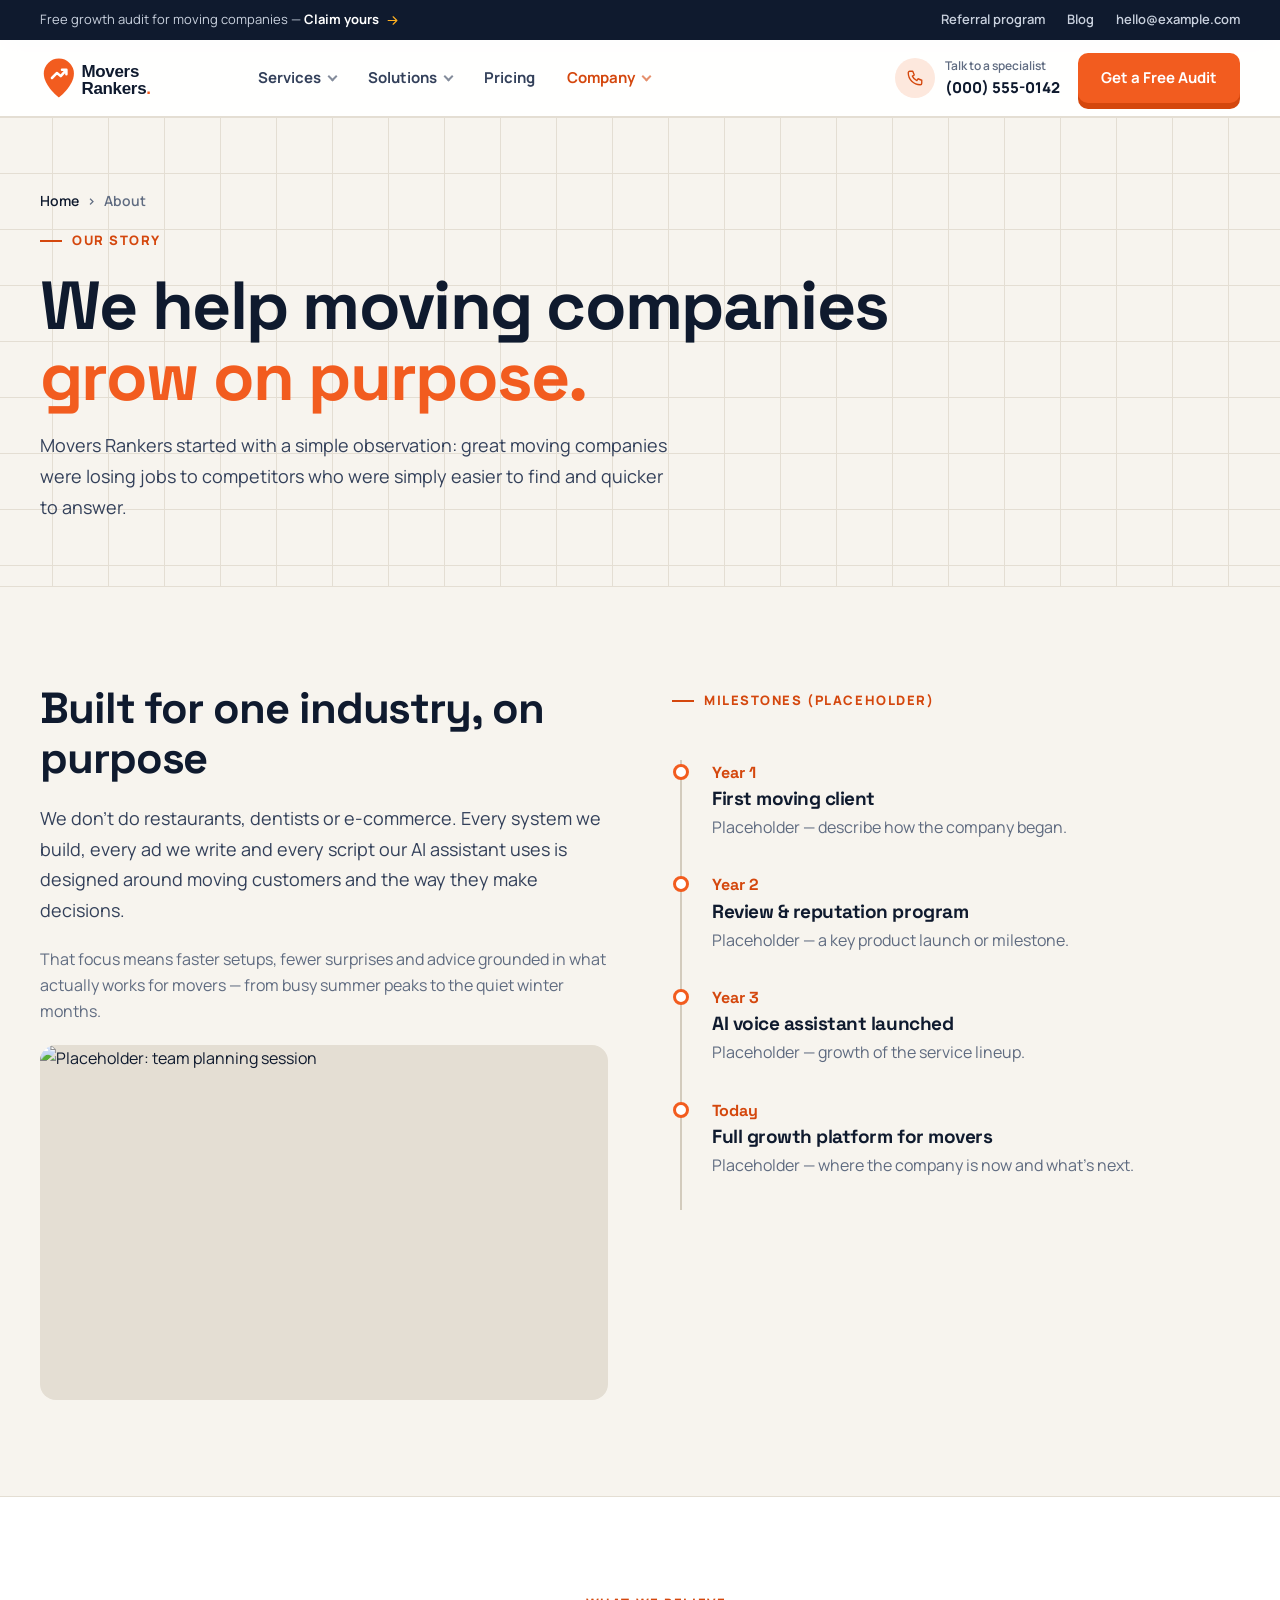
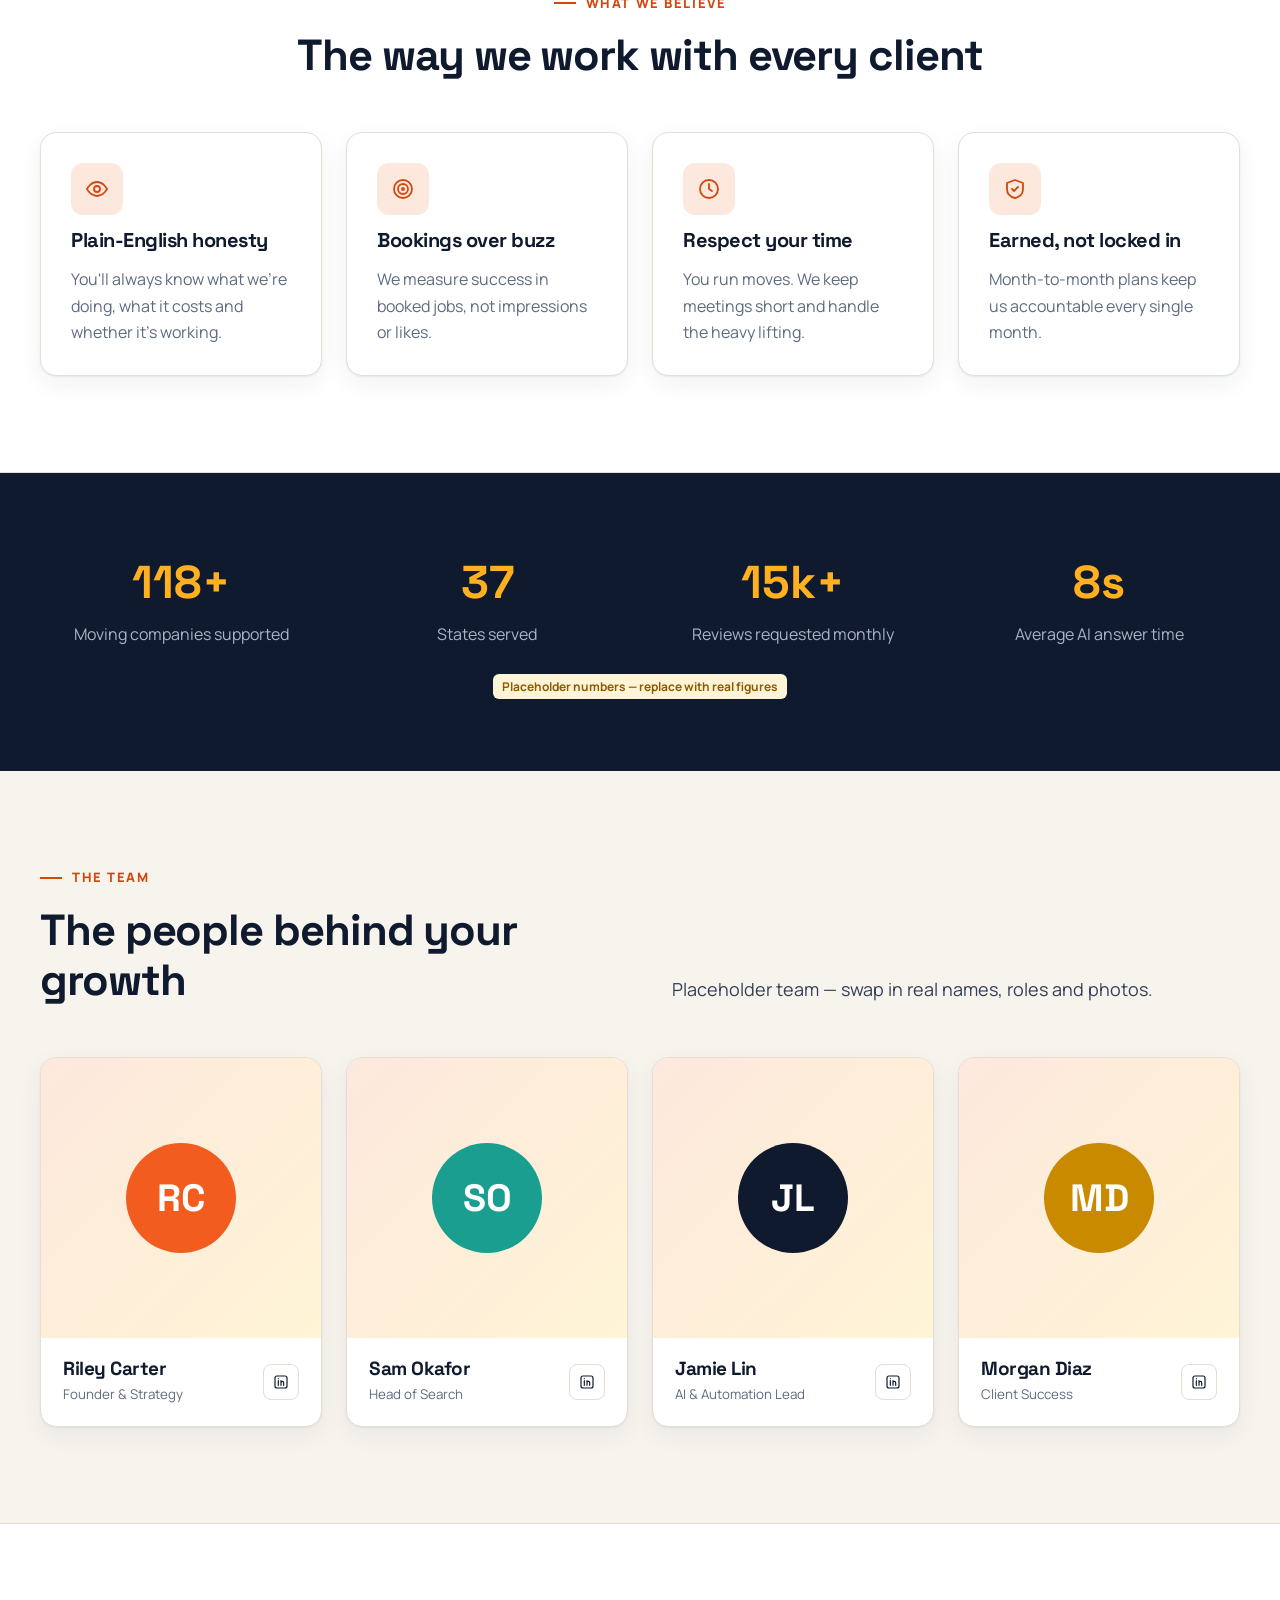
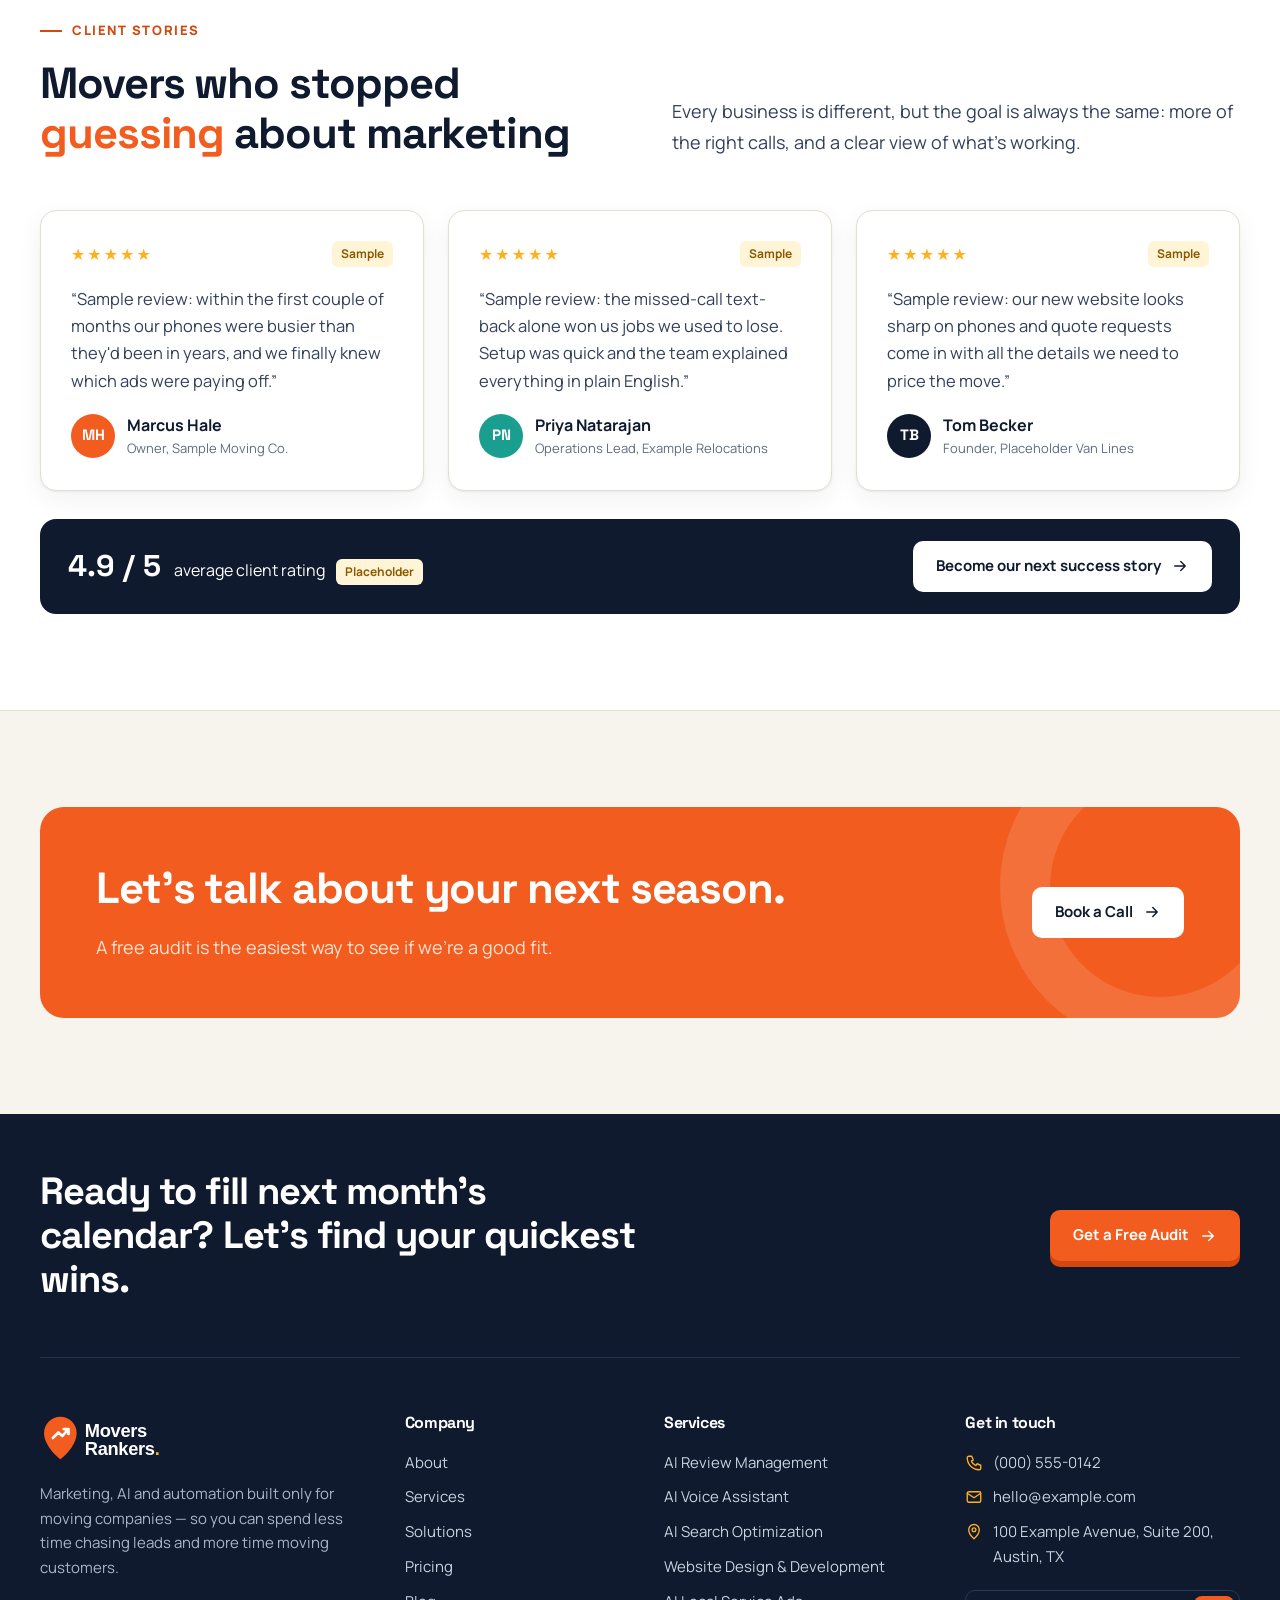
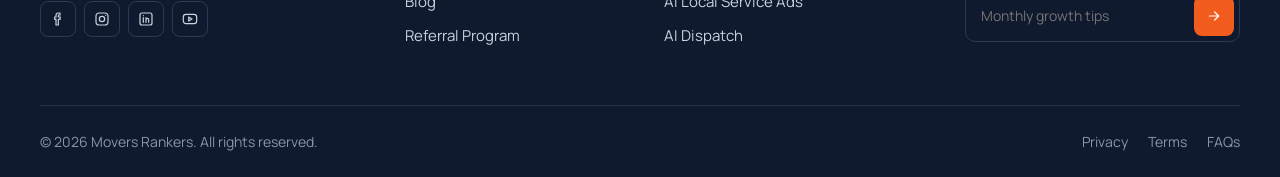
==== commit 43e65e06: "Redesign site with original branding, copy and layouts Replace the reference site's look and wording" ====
--- a/about.html
+++ b/about.html
@@ -3,12 +3,12 @@
 <head>
   <meta charset="utf-8">
   <meta name="viewport" content="width=device-width, initial-scale=1">
-  <title>About Us — Movers Rankers</title>
-  <meta name="description" content="Placeholder: about the team behind Movers Rankers.">
+  <title>About — Movers Rankers</title>
+  <meta name="description" content="A growth team that works only with moving companies.">
   <link rel="icon" href="assets/img/logo.svg">
   <link rel="preconnect" href="https://fonts.googleapis.com">
   <link rel="preconnect" href="https://fonts.gstatic.com" crossorigin>
-  <link href="https://fonts.googleapis.com/css2?family=Onest:wght@400;500;600;700&family=Plus+Jakarta+Sans:wght@400;500;600;700;800&display=swap" rel="stylesheet">
+  <link href="https://fonts.googleapis.com/css2?family=Manrope:wght@400;500;600;700;800&family=Space+Grotesk:wght@500;600;700&display=swap" rel="stylesheet">
   <link rel="stylesheet" href="assets/css/style.css">
   <script src="assets/js/main.js" defer></script>
 </head>
@@ -16,127 +16,107 @@
   <div data-header></div>
 
   <main>
-    <section class="banner">
+    <section class="banner section--grid">
       <div class="container">
-        <h1 class="h1 grad-text">About Movers Rankers</h1>
-        <nav class="crumbs" aria-label="Breadcrumb"><a href="index.html">Home</a><span>About Us</span></nav>
+        <nav class="crumbs" aria-label="Breadcrumb"><a href="index.html">Home</a><span>About</span></nav>
+        <span class="eyebrow">Our story</span>
+        <h1 class="h1" style="max-width:860px">We help moving companies <span class="hl">grow on purpose.</span></h1>
+        <p class="lead">Movers Rankers started with a simple observation: great moving companies were losing jobs to competitors who were simply easier to find and quicker to answer.</p>
       </div>
     </section>
 
-    <!-- WHO WE ARE -->
-    <section class="section section--panel">
-      <div class="container split">
-        <div class="about-media reveal">
-          <div class="media"><img src="https://picsum.photos/seed/mr-office/1024/737" alt="Placeholder office image" width="1024" height="737"></div>
-          <div class="stat-card">
-            <div class="stat-num"><b data-count="10">0</b><span>+</span></div>
-            <p>Years of experience in digital marketing services.</p>
-          </div>
+    <!-- STORY -->
+    <section class="section">
+      <div class="container split" style="align-items:start">
+        <div class="stack reveal">
+          <h2 class="h2">Built for one industry, on purpose</h2>
+          <p class="lead">We don't do restaurants, dentists or e-commerce. Every system we build, every ad we write and every script our AI assistant uses is designed around moving customers and the way they make decisions.</p>
+          <p class="muted">That focus means faster setups, fewer surprises and advice grounded in what actually works for movers — from busy summer peaks to the quiet winter months.</p>
+          <div class="media" style="aspect-ratio:16/10;width:100%"><img src="https://picsum.photos/seed/mrx-about-story/900/560" alt="Placeholder: team planning session" loading="lazy"></div>
         </div>
-        <div class="stack reveal">
-          <span class="eyebrow">Who We Are</span>
-          <h2 class="h2 grad-text">Who We Are & What Drives Us</h2>
-          <p class="lead">Placeholder copy — we deliver digital marketing solutions built specifically for moving companies across the United States, from attracting qualified leads to strengthening brand visibility.</p>
-          <p class="muted">Placeholder copy — behind the brand is a dedicated team of strategists and marketers committed to helping movers achieve long-term success.</p>
-          <ul class="check-list grid-2" style="gap:14px 24px">
-            <li>SEO & Local Ranking</li>
-            <li>PPC & Paid Advertising</li>
-            <li>Lead Generation & CRO</li>
-            <li>Brand Positioning & Strategy</li>
-            <li>Social Media Management</li>
-            <li>Content Marketing for Movers</li>
+        <div class="reveal">
+          <span class="eyebrow" style="margin-bottom:24px">Milestones (placeholder)</span>
+          <ul class="timeline" style="margin-top:24px">
+            <li><b>Year 1</b><h4>First moving client</h4><p>Placeholder — describe how the company began.</p></li>
+            <li><b>Year 2</b><h4>Review & reputation program</h4><p>Placeholder — a key product launch or milestone.</p></li>
+            <li><b>Year 3</b><h4>AI voice assistant launched</h4><p>Placeholder — growth of the service lineup.</p></li>
+            <li><b>Today</b><h4>Full growth platform for movers</h4><p>Placeholder — where the company is now and what's next.</p></li>
           </ul>
         </div>
       </div>
     </section>
 
-    <!-- CLIENT LOGOS -->
-    <section class="section">
+    <!-- VALUES -->
+    <section class="section section--alt">
       <div class="container">
         <div class="section-head section-head--center reveal">
-          <h3 class="h2 grad-text">Powering Success for Leading Moving Companies</h3>
-          <p class="lead">Placeholder copy — a trusted partner for movers nationwide, from small local operators to established interstate carriers.</p>
+          <span class="eyebrow">What we believe</span>
+          <h2 class="h2">The way we work with every client</h2>
         </div>
-        <div class="logo-strip reveal">
-          <div class="logo-tile">LOGOIPSUM</div>
-          <div class="logo-tile">MOVECO</div>
-          <div class="logo-tile">VANLINE</div>
-          <div class="logo-tile">BOXWELL</div>
-          <div class="logo-tile">HAULIX</div>
-          <div class="logo-tile">RELOCA</div>
-          <div class="logo-tile">CARTRIX</div>
-          <div class="logo-tile">PACKLY</div>
+        <div class="grid-4">
+          <div class="card reveal stack" style="gap:14px"><span class="icon-badge"><svg class="ic"><use href="#i-eye"/></svg></span><h4 class="h3" style="font-size:20px">Plain-English honesty</h4><p class="muted">You'll always know what we're doing, what it costs and whether it's working.</p></div>
+          <div class="card reveal stack" style="gap:14px"><span class="icon-badge"><svg class="ic"><use href="#i-target"/></svg></span><h4 class="h3" style="font-size:20px">Bookings over buzz</h4><p class="muted">We measure success in booked jobs, not impressions or likes.</p></div>
+          <div class="card reveal stack" style="gap:14px"><span class="icon-badge"><svg class="ic"><use href="#i-clock"/></svg></span><h4 class="h3" style="font-size:20px">Respect your time</h4><p class="muted">You run moves. We keep meetings short and handle the heavy lifting.</p></div>
+          <div class="card reveal stack" style="gap:14px"><span class="icon-badge"><svg class="ic"><use href="#i-shield"/></svg></span><h4 class="h3" style="font-size:20px">Earned, not locked in</h4><p class="muted">Month-to-month plans keep us accountable every single month.</p></div>
         </div>
       </div>
     </section>
 
-    <!-- CORE VALUES -->
-    <section class="section section--panel-br">
-      <div class="container split" style="align-items:stretch">
-        <div class="stack" style="align-content:start">
-          <span class="eyebrow">Our Core Values</span>
-          <h2 class="h2 grad-text">The Principles That Define Us</h2>
-          <p class="lead">Placeholder copy — choosing the right digital partner is essential. We go beyond running ads or building websites to create complete growth strategies.</p>
-          <div class="feature-stack" style="width:100%">
-            <div class="card feature reveal">
-              <span class="icon-badge"><svg class="ic"><use href="#i-shield"/></svg></span>
-              <div><h4>Innovation & Integrity</h4><p>Placeholder copy — creative thinking with data-driven insight, every decision transparent and ethical.</p></div>
-            </div>
-            <div class="card feature reveal">
-              <span class="icon-badge"><svg class="ic"><use href="#i-handshake"/></svg></span>
-              <div><h4>Collaboration</h4><p>Placeholder copy — we work hand in hand with movers on strategies that reflect their goals.</p></div>
-            </div>
-            <div class="card feature reveal">
-              <span class="icon-badge"><svg class="ic"><use href="#i-target"/></svg></span>
-              <div><h4>Results-Driven Approach</h4><p>Placeholder copy — measurable tracking and ROI-focused planning on every engagement.</p></div>
-            </div>
-          </div>
-        </div>
-        <div class="values-media reveal">
-          <h5 style="font-size:24px;max-width:420px">Partner with Movers Rankers & take your moving business to the next level.</h5>
-          <a class="btn btn--primary" href="contact.html" style="justify-self:start">Let's Talk Strategy <span class="btn-arrow"><svg class="ic"><use href="#i-arrow-ur"/></svg></span></a>
-        </div>
+    <!-- STATS -->
+    <section class="section section--dark" style="padding:72px 0">
+      <div class="container stats-band">
+        <div><strong data-count="120" data-suffix="+">0</strong><span>Moving companies supported</span></div>
+        <div><strong data-count="38" data-suffix="">0</strong><span>States served</span></div>
+        <div><strong data-count="15" data-suffix="k+">0</strong><span>Reviews requested monthly</span></div>
+        <div><strong data-count="8" data-suffix="s">0</strong><span>Average AI answer time</span></div>
       </div>
-    </section>
-
-    <!-- VIDEO -->
-    <section class="video-band">
-      <div class="container">
-        <button class="play-btn" aria-label="Play video (placeholder)"><svg class="ic"><use href="#i-play"/></svg></button>
-        <span class="eyebrow">See How We Help Movers Grow</span>
-        <h3 class="h2">Transform Your Business with Movers Rankers!</h3>
-        <p class="lead">Placeholder copy — from better search rankings to profitable ad campaigns, data-backed marketing that earns your moving company attention.</p>
-      </div>
+      <p class="container" style="margin-top:24px;text-align:center"><span class="sample-note">Placeholder numbers — replace with real figures</span></p>
     </section>
 
     <!-- TEAM -->
     <section class="section">
       <div class="container">
-        <div class="section-head section-head--center reveal">
-          <span class="eyebrow">Our Team</span>
-          <h2 class="h2 grad-text">Meet the Minds Behind Your Growth</h2>
+        <div class="section-head section-head--split reveal">
+          <div>
+            <span class="eyebrow">The team</span>
+            <h2 class="h2">The people behind your growth</h2>
+          </div>
+          <p class="lead">Placeholder team — swap in real names, roles and photos.</p>
         </div>
-        <div class="grid-3">
-          <article class="card team-card reveal">
-            <div class="media"><img src="https://picsum.photos/seed/mr-team1/800/900" alt="Placeholder portrait" loading="lazy"></div>
-            <div class="team-info"><div><h4>Jordan Lee</h4><small>Head of Creative</small></div><div class="socials"><a href="#" aria-label="LinkedIn"><svg class="ic"><use href="#i-in"/></svg></a><a href="#" aria-label="X"><svg class="ic"><use href="#i-x"/></svg></a></div></div>
-          </article>
-          <article class="card team-card reveal">
-            <div class="media"><img src="https://picsum.photos/seed/mr-team2/800/900" alt="Placeholder portrait" loading="lazy"></div>
-            <div class="team-info"><div><h4>Chloe Tan</h4><small>Senior SEO Specialist</small></div><div class="socials"><a href="#" aria-label="LinkedIn"><svg class="ic"><use href="#i-in"/></svg></a><a href="#" aria-label="X"><svg class="ic"><use href="#i-x"/></svg></a></div></div>
-          </article>
-          <article class="card team-card reveal">
-            <div class="media"><img src="https://picsum.photos/seed/mr-team3/800/900" alt="Placeholder portrait" loading="lazy"></div>
-            <div class="team-info"><div><h4>Daniel Cruz</h4><small>Performance Marketing Lead</small></div><div class="socials"><a href="#" aria-label="LinkedIn"><svg class="ic"><use href="#i-in"/></svg></a><a href="#" aria-label="X"><svg class="ic"><use href="#i-x"/></svg></a></div></div>
-          </article>
+        <div class="grid-4" id="team"></div>
+      </div>
+    </section>
+
+    <div data-partial="reviews"></div>
+
+    <section class="section">
+      <div class="container">
+        <div class="cta-band reveal">
+          <div class="stack">
+            <h2 class="h2">Let's talk about your next season.</h2>
+            <p>A free audit is the easiest way to see if we're a good fit.</p>
+          </div>
+          <div class="actions"><a class="btn btn--light" href="contact.html">Book a Call <svg class="ic"><use href="#i-arrow"/></svg></a></div>
         </div>
       </div>
     </section>
-
-    <div data-partial="process"></div>
-    <div data-partial="reviews"></div>
   </main>
 
   <div data-footer></div>
+
+  <script>
+    document.addEventListener("mr:ready", () => {
+      const { ic, avatar } = window.MR;
+      const team = [["Riley Carter", "Founder & Strategy"], ["Sam Okafor", "Head of Search"], ["Jamie Lin", "AI & Automation Lead"], ["Morgan Diaz", "Client Success"]];
+      document.getElementById("team").innerHTML = team.map(([name, role], i) => `
+        <article class="card team-card reveal">
+          <div class="media">${avatar(name, i)}</div>
+          <div class="team-info">
+            <div><h4>${name}</h4><small>${role}</small></div>
+            <div class="socials"><a href="#" aria-label="${name} on LinkedIn">${ic("in")}</a></div>
+          </div>
+        </article>`).join("");
+    });
+  </script>
 </body>
 </html>
--- a/assets/css/style.css
+++ b/assets/css/style.css
@@ -1,510 +1,428 @@
 /* ==========================================================
-   Movers Rankers — static rebuild
-   Tokens mirror the source site's Elementor globals.
+   Movers Rankers — site styles
+   Light, warm base · navy ink · orange accent
 ========================================================== */
 :root {
-  --bg: #0e0e0e;
-  --bg-deep: #040404;
-  --surface: #1f1f1f;
-  --surface-2: #141414;
-  --purple: #c82aef;
-  --purple-strong: #a918d0;
-  --lilac: #dc9bec;
-  --text: #ffffff;
-  --muted: #b9b3bf;
-  --muted-2: #8f8796;
-  --line: rgba(255, 255, 255, .1);
-  --radius: 18px;
-  --radius-sm: 12px;
-  --container: 1240px;
-  --font: "Plus Jakarta Sans", system-ui, -apple-system, "Segoe UI", Arial, sans-serif;
-  --font-ui: "Onest", var(--font);
-  --grad-text: linear-gradient(321deg, #c82aef 0%, #ffffff 69%);
-  --grad-panel: radial-gradient(at top left, #1f1f1f 0%, #0e0e0e 70%);
-  --grad-panel-br: radial-gradient(at bottom right, #1f1f1f 0%, #0e0e0e 50%);
+  --paper: #f7f4ee;
+  --white: #ffffff;
+  --ink: #0f1a2e;
+  --ink-2: #33405a;
+  --muted: #5f6b80;
+  --line: #e4ded3;
+  --line-strong: #d3cbbd;
+  --navy: #0f1a2e;
+  --navy-2: #18243b;
+  --accent: #f25c1f;
+  --accent-dark: #d4470d;
+  --accent-soft: #fde8dd;
+  --amber: #ffb020;
+  --teal: #1a9e8f;
+  --radius: 10px;
+  --radius-lg: 16px;
+  --container: 1200px;
+  --shadow: 0 1px 2px rgba(15, 26, 46, .06), 0 8px 24px rgba(15, 26, 46, .06);
+  --shadow-lg: 0 24px 60px rgba(15, 26, 46, .14);
+  --font: "Manrope", system-ui, -apple-system, "Segoe UI", Arial, sans-serif;
+  --font-display: "Space Grotesk", var(--font);
 }
 
 *, *::before, *::after { box-sizing: border-box; }
-
 html { scroll-behavior: smooth; }
-
 body {
-  margin: 0;
-  background: var(--bg-deep);
-  color: var(--text);
-  font-family: var(--font);
-  font-size: 16px;
-  font-weight: 500;
-  line-height: 1.6;
-  -webkit-font-smoothing: antialiased;
-  overflow-x: hidden;
-}
-
+  margin: 0; background: var(--paper); color: var(--ink);
+  font-family: var(--font); font-size: 16px; line-height: 1.65;
+  -webkit-font-smoothing: antialiased; overflow-x: hidden;
+}
 img { display: block; max-width: 100%; height: auto; }
 a { color: inherit; text-decoration: none; }
-h1, h2, h3, h4, h5, h6 { margin: 0; font-weight: 700; line-height: 1.2; letter-spacing: -.02em; }
+h1, h2, h3, h4, h5, h6 { margin: 0; font-family: var(--font-display); font-weight: 700; line-height: 1.15; letter-spacing: -.025em; }
 p { margin: 0; }
 ul { margin: 0; padding: 0; list-style: none; }
 button { font: inherit; color: inherit; cursor: pointer; }
 
-.ic { width: 20px; height: 20px; fill: none; stroke: currentColor; stroke-width: 1.7; stroke-linecap: round; stroke-linejoin: round; flex-shrink: 0; }
-
+.ic { width: 20px; height: 20px; fill: none; stroke: currentColor; stroke-width: 1.8; stroke-linecap: round; stroke-linejoin: round; flex-shrink: 0; }
 .container { width: min(var(--container), calc(100% - 32px)); margin-inline: auto; }
 
-.section { position: relative; padding: 100px 0; overflow: hidden; }
-.section--panel { background: var(--grad-panel); }
-.section--panel-br { background: var(--grad-panel-br); }
-.section--glow::before {
-  content: ""; position: absolute; inset: auto -20% -40% auto; width: 700px; height: 700px;
-  background: radial-gradient(circle, rgba(200, 42, 239, .22), transparent 65%); pointer-events: none;
-}
-
-/* ---------- Typography helpers ---------- */
+/* ---------- Sections ---------- */
+.section { position: relative; padding: 96px 0; }
+.section--alt { background: var(--white); border-block: 1px solid var(--line); }
+.section--dark { background: var(--navy); color: #fff; }
+.section--dark .lead, .section--dark .muted { color: #aab4c6; }
+.section--grid {
+  background-color: var(--paper);
+  background-image: linear-gradient(var(--line) 1px, transparent 1px), linear-gradient(90deg, var(--line) 1px, transparent 1px);
+  background-size: 56px 56px; background-position: center top;
+}
+
+/* ---------- Type ---------- */
 .eyebrow {
   display: inline-flex; align-items: center; gap: 10px;
-  color: var(--text); font-size: 14px; font-weight: 600; letter-spacing: .02em;
-  padding: 6px 14px; border: 1px solid var(--line); border-radius: 100px;
-  background: rgba(255, 255, 255, .04);
-}
-.eyebrow::before {
-  content: ""; width: 8px; height: 8px; border-radius: 50%;
-  background: var(--purple); box-shadow: 0 0 14px var(--purple);
-}
-.grad-text {
-  background: var(--grad-text); -webkit-background-clip: text; background-clip: text;
-  -webkit-text-fill-color: transparent; color: transparent;
-}
-.h1 { font-size: clamp(40px, 6vw, 72px); line-height: 1.1; }
-.h2 { font-size: clamp(30px, 3.6vw, 46px); }
-.h3 { font-size: clamp(22px, 2.2vw, 28px); }
-.lead { color: var(--muted); font-size: 17px; line-height: 1.7; }
+  color: var(--accent-dark); font-size: 13px; font-weight: 800; letter-spacing: .12em; text-transform: uppercase;
+}
+.eyebrow::before { content: ""; width: 22px; height: 2px; background: currentColor; }
+.section--dark .eyebrow { color: var(--amber); }
+.h1 { font-size: clamp(40px, 5.4vw, 68px); line-height: 1.05; }
+.h2 { font-size: clamp(30px, 3.4vw, 44px); }
+.h3 { font-size: clamp(21px, 2vw, 26px); }
+.hl { position: relative; color: var(--accent); white-space: nowrap; }
+.hl::after { content: ""; position: absolute; left: 0; right: 0; bottom: .02em; height: .14em; background: var(--amber); opacity: .45; border-radius: 4px; z-index: -1; }
+.lead { color: var(--ink-2); font-size: 18px; line-height: 1.7; }
 .muted { color: var(--muted); }
 
-.section-head { display: grid; gap: 18px; max-width: 760px; margin-bottom: 56px; }
+.section-head { display: grid; gap: 16px; max-width: 720px; margin-bottom: 52px; }
 .section-head--center { margin-inline: auto; text-align: center; justify-items: center; }
-.section-head--split {
-  max-width: none; grid-template-columns: 1.1fr 1fr; align-items: end; gap: 30px 60px;
-}
-.section-head--split > div { display: grid; gap: 18px; justify-items: start; }
+.section-head--split { max-width: none; grid-template-columns: 1fr 1fr; align-items: end; gap: 24px 64px; }
+.section-head--split > div { display: grid; gap: 16px; justify-items: start; }
 
 /* ---------- Buttons ---------- */
 .btn {
-  display: inline-flex; align-items: center; justify-content: center; gap: 12px;
-  min-height: 52px; padding: 8px 8px 8px 24px; border: 1px solid transparent; border-radius: 100px;
-  font-size: 15px; font-weight: 600; white-space: nowrap;
-  transition: transform .25s ease, box-shadow .25s ease, background .25s ease, border-color .25s ease;
-}
-.btn .btn-arrow {
-  display: grid; place-items: center; width: 38px; height: 38px; border-radius: 50%;
-  background: #fff; color: var(--bg-deep); transition: transform .25s ease;
-}
-.btn .btn-arrow .ic { width: 16px; height: 16px; }
-.btn:hover .btn-arrow { transform: rotate(-45deg); }
-.btn--primary { background: linear-gradient(120deg, var(--purple-strong), var(--purple)); box-shadow: 0 8px 30px rgba(200, 42, 239, .25); }
-.btn--primary:hover { transform: translateY(-2px); box-shadow: 0 14px 34px rgba(200, 42, 239, .35); }
-.btn--ghost { border-color: var(--line); background: rgba(255, 255, 255, .04); }
-.btn--ghost:hover { border-color: var(--purple); }
-.btn--plain { padding: 14px 24px; }
-
-.link-arrow { display: inline-flex; align-items: center; gap: 8px; color: var(--lilac); font-weight: 600; font-size: 15px; }
+  display: inline-flex; align-items: center; justify-content: center; gap: 10px;
+  min-height: 50px; padding: 12px 22px; border: 1.5px solid transparent; border-radius: var(--radius);
+  font-weight: 700; font-size: 15px; white-space: nowrap; transition: background .2s, color .2s, border-color .2s, transform .2s;
+}
+.btn .ic { width: 18px; height: 18px; transition: transform .2s; }
+.btn:hover .ic { transform: translateX(3px); }
+.btn--primary { background: var(--accent); color: #fff; box-shadow: 0 6px 0 var(--accent-dark); }
+.btn--primary:hover { transform: translateY(2px); box-shadow: 0 4px 0 var(--accent-dark); }
+.btn--ghost { border-color: var(--line-strong); background: var(--white); color: var(--ink); }
+.btn--ghost:hover { border-color: var(--ink); }
+.btn--light { background: #fff; color: var(--ink); }
+.btn--light:hover { background: var(--amber); }
+.section--dark .btn--ghost { background: transparent; color: #fff; border-color: #3a4763; }
+.section--dark .btn--ghost:hover { border-color: #fff; }
+
+.link-arrow { display: inline-flex; align-items: center; gap: 8px; color: var(--accent-dark); font-weight: 700; font-size: 15px; }
 .link-arrow .ic { width: 16px; height: 16px; transition: transform .2s; }
 .link-arrow:hover .ic { transform: translateX(4px); }
 
-/* ---------- Cards ---------- */
-.card {
-  position: relative; padding: 32px; border: 1px solid var(--line); border-radius: var(--radius);
-  background: var(--grad-panel); transition: border-color .25s ease, transform .25s ease;
-}
-.card:hover { border-color: rgba(200, 42, 239, .55); transform: translateY(-4px); }
-.icon-badge {
-  display: grid; place-items: center; width: 64px; height: 64px; border-radius: 16px;
-  background: radial-gradient(at center, rgba(200, 42, 239, .45), rgba(200, 42, 239, .08) 70%);
-  border: 1px solid rgba(200, 42, 239, .35); color: #f2c6fc;
-}
-.icon-badge .ic { width: 28px; height: 28px; }
-
-.check-list { display: grid; gap: 14px; }
-.check-list li { display: flex; align-items: flex-start; gap: 12px; color: #e8e3ec; }
+/* ---------- Cards & lists ---------- */
+.card { position: relative; padding: 30px; border: 1px solid var(--line); border-radius: var(--radius-lg); background: var(--white); box-shadow: var(--shadow); transition: transform .25s, box-shadow .25s, border-color .25s; }
+a.card:hover, .card--hover:hover { transform: translateY(-4px); box-shadow: var(--shadow-lg); border-color: var(--line-strong); }
+.section--dark .card { background: var(--navy-2); border-color: #26324b; box-shadow: none; }
+.icon-badge { display: grid; place-items: center; width: 52px; height: 52px; border-radius: 12px; background: var(--accent-soft); color: var(--accent-dark); flex-shrink: 0; }
+.icon-badge .ic { width: 24px; height: 24px; }
+.section--dark .icon-badge { background: rgba(255, 176, 32, .12); color: var(--amber); }
+.check-list { display: grid; gap: 12px; }
+.check-list li { display: flex; gap: 12px; align-items: flex-start; }
 .check-list li::before {
-  content: ""; flex: 0 0 22px; height: 22px; margin-top: 1px; border-radius: 50%;
-  background: var(--purple) url("data:image/svg+xml,%3Csvg xmlns='http://www.w3.org/2000/svg' viewBox='0 0 24 24' fill='none' stroke='white' stroke-width='3' stroke-linecap='round' stroke-linejoin='round'%3E%3Cpath d='M5 12l5 5L20 7'/%3E%3C/svg%3E") center / 12px no-repeat;
+  content: ""; flex: 0 0 20px; height: 20px; margin-top: 3px; border-radius: 6px;
+  background: var(--teal) url("data:image/svg+xml,%3Csvg xmlns='http://www.w3.org/2000/svg' viewBox='0 0 24 24' fill='none' stroke='white' stroke-width='3.2' stroke-linecap='round' stroke-linejoin='round'%3E%3Cpath d='M5 12l5 5L20 7'/%3E%3C/svg%3E") center / 12px no-repeat;
 }
 .grid-2 { display: grid; grid-template-columns: repeat(2, minmax(0, 1fr)); gap: 24px; }
 .grid-3 { display: grid; grid-template-columns: repeat(3, minmax(0, 1fr)); gap: 24px; }
 .grid-4 { display: grid; grid-template-columns: repeat(4, minmax(0, 1fr)); gap: 24px; }
-
 .split { display: grid; grid-template-columns: 1fr 1fr; gap: 64px; align-items: center; }
-.split > .stack { display: grid; gap: 22px; justify-items: start; }
-
-.media { position: relative; border-radius: var(--radius); overflow: hidden; border: 1px solid var(--line); }
+.stack { display: grid; gap: 20px; justify-items: start; }
+.media { position: relative; overflow: hidden; border-radius: var(--radius-lg); background: var(--line); }
 .media img { width: 100%; height: 100%; object-fit: cover; }
+.tag { display: inline-block; padding: 4px 10px; border-radius: 6px; background: var(--paper); border: 1px solid var(--line); color: var(--ink-2); font-size: 12px; font-weight: 700; }
+.sample-note { display: inline-flex; align-items: center; gap: 6px; padding: 3px 9px; border-radius: 6px; background: #fff4d6; color: #8a5a00; font-size: 12px; font-weight: 700; }
+
+.avatar { display: grid; place-items: center; width: 44px; height: 44px; border-radius: 50%; color: #fff; font-family: var(--font-display); font-weight: 700; font-size: 15px; flex-shrink: 0; }
+.avatar-row { display: flex; }
+.avatar-row .avatar { border: 3px solid var(--paper); }
+.avatar-row .avatar + .avatar { margin-left: -12px; }
 
 /* ==========================================================
-   HEADER (mirrors the source's custom "mrh" mega-menu header)
+   HEADER
 ========================================================== */
-.site-header { position: sticky; top: 0; z-index: 1000; padding: 0 0 8px; background: #121017; font-family: var(--font-ui); }
-.site-header .container { width: min(1460px, calc(100% - 32px)); }
-.hdr-utility { display: flex; align-items: center; justify-content: space-between; gap: 20px; min-height: 34px; font-size: 12px; }
-.hdr-utility-left { display: flex; align-items: center; gap: 12px; color: #c0b7cb; }
-.hdr-mark { display: inline-flex; align-items: center; gap: 8px; color: #ebd8f2; font-size: 11px; font-weight: 600; letter-spacing: 1.4px; text-transform: uppercase; }
-.hdr-mark::before { content: ""; width: 7px; height: 7px; border-radius: 2px; background: #d451ef; transform: rotate(45deg); }
-.hdr-sep { width: 1px; height: 12px; background: #453b4d; }
-.hdr-utility-right { display: flex; gap: 20px; }
-.hdr-utility-right a { display: inline-flex; align-items: center; gap: 7px; color: #bfb5ca; transition: color .2s; }
-.hdr-utility-right a:hover { color: #fff; }
-.hdr-utility-right .ic { width: 14px; height: 14px; }
-
-.hdr-frame {
-  position: relative; display: flex; align-items: center; gap: 14px; min-height: 80px; padding: 6px;
-  border-radius: 15px; background: #fff; color: #282030; box-shadow: 0 10px 35px rgba(0, 0, 0, .13);
-}
-.hdr-brand {
-  position: relative; display: flex; align-items: center; justify-content: center; align-self: stretch;
-  flex: 0 0 188px; min-height: 66px; padding: 3px 18px; border: 1px solid #35253f; border-radius: 10px;
-  background: radial-gradient(ellipse at 100% 0%, rgba(191, 36, 232, .19), transparent 75%), #17121f;
-}
-.hdr-brand::after { content: ""; position: absolute; top: 12px; right: 0; bottom: 12px; width: 2px; background: linear-gradient(transparent, #c32be7, transparent); }
-.hdr-brand img { width: 148px; }
-.hdr-nav { flex: 1; min-width: 0; }
-.hdr-list { display: flex; align-items: center; justify-content: center; gap: 2px; }
+.topbar { background: var(--navy); color: #c9d1de; font-size: 13px; }
+.topbar .container { display: flex; align-items: center; justify-content: space-between; gap: 16px; min-height: 40px; }
+.topbar a { display: inline-flex; align-items: center; gap: 6px; color: #fff; font-weight: 700; }
+.topbar a .ic { width: 15px; height: 15px; color: var(--amber); }
+.topbar-right { display: flex; gap: 22px; }
+.topbar-right a { color: #c9d1de; font-weight: 600; }
+.topbar-right a:hover { color: #fff; }
+
+.site-header { position: sticky; top: 0; z-index: 1000; background: rgba(255, 255, 255, .94); backdrop-filter: blur(10px); border-bottom: 1px solid var(--line); }
+.hdr { position: relative; display: flex; align-items: center; gap: 28px; min-height: 76px; }
+.hdr-brand img { width: 176px; }
+.hdr-nav { flex: 1; }
+.hdr-list { display: flex; align-items: center; gap: 4px; }
 .hdr-link {
-  display: inline-flex; align-items: center; gap: 9px; min-height: 40px; padding: 9px 12px;
-  border: 0; border-radius: 8px; background: none; color: #4e4558; font-size: 14px; font-weight: 500; white-space: nowrap;
-  transition: color .2s, background .2s;
-}
-.hdr-link:hover, .hdr-link[aria-expanded="true"], .hdr-link[aria-current="page"] { background: #f5eef9; color: #9214b8; }
-.chev { width: 6px; height: 6px; margin-top: -3px; border-right: 1.5px solid currentColor; border-bottom: 1.5px solid currentColor; opacity: .65; transform: rotate(45deg); transition: transform .2s; }
+  display: inline-flex; align-items: center; gap: 8px; min-height: 42px; padding: 8px 14px;
+  border: 0; border-radius: 8px; background: none; color: var(--ink-2); font-size: 15px; font-weight: 700; white-space: nowrap;
+  transition: background .2s, color .2s;
+}
+.hdr-link:hover, .hdr-link[aria-expanded="true"] { background: var(--paper); color: var(--ink); }
+.hdr-link[aria-current="page"] { color: var(--accent-dark); }
+.chev { width: 7px; height: 7px; margin-top: -4px; border-right: 2px solid currentColor; border-bottom: 2px solid currentColor; transform: rotate(45deg); transition: transform .2s; opacity: .6; }
 .hdr-link[aria-expanded="true"] .chev { margin-top: 3px; transform: rotate(225deg); }
-.hdr-actions { display: flex; align-items: center; gap: 10px; padding: 0 6px 0 15px; border-left: 1px solid #ece5f0; }
-.hdr-cta {
-  display: inline-flex; align-items: center; gap: 13px; min-height: 43px; padding: 6px 7px 6px 15px;
-  border: 1px solid #b41bda; border-radius: 9px; background: linear-gradient(120deg, #a918d0, #c72de9);
-  color: #fff; font-size: 14px; font-weight: 600; white-space: nowrap; box-shadow: 0 5px 15px rgba(173, 25, 211, .13);
-}
-.hdr-cta-arrow { display: grid; place-items: center; width: 29px; height: 29px; border: 1px solid rgba(255, 255, 255, .2); border-radius: 6px; background: rgba(255, 255, 255, .12); }
-.hdr-cta-arrow .ic { width: 15px; height: 15px; }
-.hdr-burger { display: none; place-items: center; width: 46px; height: 46px; border: 1px solid #ece5f0; border-radius: 9px; background: #faf6fc; color: #4e4558; }
-
-/* Mega panels */
-.mega { position: absolute; top: 100%; left: 0; right: 0; padding-top: 12px; z-index: 5; animation: reveal .22s ease both; }
+.hdr-actions { display: flex; align-items: center; gap: 18px; }
+.hdr-phone { display: flex; align-items: center; gap: 10px; font-weight: 800; font-size: 15px; }
+.hdr-phone small { display: block; color: var(--muted); font-size: 12px; font-weight: 600; }
+.hdr-phone .icon-badge { width: 40px; height: 40px; border-radius: 50%; }
+.hdr-phone .icon-badge .ic { width: 18px; height: 18px; }
+.hdr-actions .btn { min-height: 46px; }
+.hdr-burger { display: none; place-items: center; width: 46px; height: 46px; border: 1px solid var(--line); border-radius: 10px; background: var(--white); }
+
+.mega { position: absolute; top: calc(100% + 1px); left: 0; right: 0; z-index: 5; animation: drop .2s ease both; }
 .mega[hidden] { display: none; }
-@keyframes reveal { from { opacity: 0; transform: translateY(-6px); } to { opacity: 1; transform: none; } }
-.mega-box { overflow: hidden; border: 1px solid #e9dfef; border-radius: 18px; background: #fff; color: #282030; box-shadow: 0 28px 70px rgba(20, 10, 29, .2); }
-.mega-head { display: flex; align-items: center; justify-content: space-between; gap: 25px; padding: 25px 28px 22px; border-bottom: 1px solid #ebe5ef; background: linear-gradient(110deg, #fff 40%, #fbf6fe); }
-.mega-kicker { display: block; margin-bottom: 7px; color: #a01dc0; font-size: 10px; font-weight: 700; letter-spacing: 1.7px; text-transform: uppercase; }
-.mega-title { color: #241a2e; font-size: 25px; font-weight: 600; letter-spacing: -.9px; }
-.mega-title span { color: #a51cc9; }
-.mega-overview { display: inline-flex; align-items: center; gap: 9px; padding: 10px 13px; border: 1px solid #e9dced; border-radius: 8px; color: #7d398e; font-size: 13px; }
-.mega-overview:hover { border-color: #d9a5e7; background: #fcf6ff; }
-.mega-overview .ic { width: 16px; height: 16px; }
-.mega-grid { display: grid; grid-template-columns: repeat(3, minmax(0, 1fr)); gap: 12px; padding: 22px; }
-.mega-card {
-  display: flex; flex-direction: column; min-height: 170px; padding: 19px 16px; border: 1px solid #eee7f2; border-radius: 12px; background: #faf8fc;
-  transition: transform .25s, background .25s, border-color .25s;
-}
-.mega-card-top { display: flex; justify-content: space-between; margin-bottom: 18px; }
-.mega-icon { display: grid; place-items: center; width: 43px; height: 43px; border: 1px solid #ead6f2; border-radius: 12px; background: #f2e5f9; color: #a41bc6; transition: all .25s; }
-.mega-num { color: #b3a7bd; font-size: 11px; letter-spacing: 1px; }
-.mega-name { margin-bottom: 6px; color: #302339; font-size: 14px; font-weight: 600; }
-.mega-desc { color: #83758e; font-size: 13px; line-height: 1.6; }
-.mega-card:hover { transform: translateY(-4px); background: #211529; border-color: #382242; }
-.mega-card:hover .mega-icon { background: #42204f; border-color: #654173; color: #efacff; }
-.mega-card:hover .mega-name { color: #fff; }
-.mega-card:hover .mega-desc { color: #c8b7d2; }
-.mega-strip { display: flex; align-items: center; justify-content: space-between; gap: 24px; padding: 18px 28px; background: #1b1323; color: #fff; font-size: 13px; }
-.mega-strip-caption { color: #b6a1c5; font-size: 11px; letter-spacing: 1px; text-transform: uppercase; }
-.mega-stages { display: flex; align-items: center; gap: 14px; }
-.mega-stage { display: flex; align-items: center; gap: 7px; color: #f1e6f7; font-size: 12px; white-space: nowrap; }
-.mega-stage b { display: grid; place-items: center; width: 22px; height: 22px; border: 1px solid #67416f; border-radius: 6px; background: #33203f; color: #e39cf4; font-size: 10px; font-weight: 500; }
-.mega-strip a { display: inline-flex; align-items: center; gap: 8px; color: #e69bf8; white-space: nowrap; }
-.mega-strip a .ic { width: 16px; height: 16px; }
-.mega-grid--list { grid-template-columns: repeat(3, minmax(0, 1fr)); }
-.mega-row { display: flex; gap: 14px; padding: 16px; border-radius: 12px; border: 1px solid #eee7f2; background: #faf8fc; transition: background .2s, border-color .2s; }
-.mega-row:hover { background: #f5eef9; border-color: #e1c7ec; }
-.mega-row .mega-icon { width: 40px; height: 40px; flex-shrink: 0; }
-
-/* Mobile drawer */
-.drawer { position: fixed; inset: 0; z-index: 2000; display: flex; justify-content: flex-end; background: rgba(8, 5, 12, .6); backdrop-filter: blur(4px); }
+@keyframes drop { from { opacity: 0; transform: translateY(-8px); } to { opacity: 1; transform: none; } }
+.mega-box { display: grid; grid-template-columns: 1fr 320px; overflow: hidden; border: 1px solid var(--line); border-top: 0; border-radius: 0 0 var(--radius-lg) var(--radius-lg); background: var(--white); box-shadow: var(--shadow-lg); }
+.mega-links { display: grid; grid-template-columns: 1fr 1fr; gap: 6px; padding: 24px; }
+.mega-link { display: flex; gap: 14px; padding: 14px; border-radius: 12px; transition: background .2s; }
+.mega-link:hover { background: var(--paper); }
+.mega-link .icon-badge { width: 42px; height: 42px; border-radius: 10px; transition: background .2s, color .2s; }
+.mega-link .icon-badge .ic { width: 20px; height: 20px; }
+.mega-link:hover .icon-badge { background: var(--accent); color: #fff; }
+.mega-link b { display: block; font-size: 15px; }
+.mega-link span span { display: block; color: var(--muted); font-size: 13px; line-height: 1.5; }
+.mega-promo { display: grid; align-content: space-between; gap: 18px; padding: 28px; background: var(--navy); color: #fff; }
+.mega-promo p { color: #aab4c6; font-size: 14px; }
+.mega-promo h4 { font-size: 22px; margin: 8px 0; }
+.mega-promo .eyebrow { color: var(--amber); }
+
+.drawer { position: fixed; inset: 0; z-index: 2000; display: flex; justify-content: flex-end; background: rgba(15, 26, 46, .5); }
 .drawer[hidden] { display: none; }
-.drawer-panel { width: min(420px, 100%); height: 100%; overflow-y: auto; padding: 20px; background: #121017; font-family: var(--font-ui); animation: slideIn .25s ease both; }
-@keyframes slideIn { from { transform: translateX(30px); opacity: 0; } to { transform: none; opacity: 1; } }
-.drawer-top { display: flex; align-items: center; justify-content: space-between; margin-bottom: 20px; }
-.drawer-top img { width: 140px; }
-.drawer-close { display: grid; place-items: center; width: 42px; height: 42px; border: 1px solid #3a3042; border-radius: 9px; background: none; }
-.drawer details { border-bottom: 1px solid #2a2232; }
-.drawer summary, .drawer .drawer-direct { display: flex; justify-content: space-between; align-items: center; padding: 16px 4px; font-size: 16px; font-weight: 500; cursor: pointer; list-style: none; }
+.drawer-panel { width: min(400px, 100%); height: 100%; overflow-y: auto; padding: 20px; background: var(--white); animation: slide .25s ease both; }
+@keyframes slide { from { transform: translateX(24px); opacity: 0; } to { transform: none; opacity: 1; } }
+.drawer-top { display: flex; align-items: center; justify-content: space-between; margin-bottom: 12px; }
+.drawer-top img { width: 150px; }
+.drawer-close { display: grid; place-items: center; width: 44px; height: 44px; border: 1px solid var(--line); border-radius: 10px; background: none; }
+.drawer details, .drawer-direct { border-bottom: 1px solid var(--line); }
+.drawer summary, .drawer-direct { display: flex; justify-content: space-between; align-items: center; padding: 16px 4px; font-weight: 700; cursor: pointer; list-style: none; }
 .drawer summary::-webkit-details-marker { display: none; }
-.drawer summary::after { content: "+"; color: var(--lilac); font-size: 20px; }
-.drawer details[open] summary::after { content: "–"; }
-.drawer .drawer-direct { border-bottom: 1px solid #2a2232; }
-.drawer details a { display: block; padding: 10px 12px; margin-bottom: 4px; border-radius: 8px; color: #cfc4d8; font-size: 14px; }
-.drawer details a:hover { background: #211529; color: #fff; }
-.drawer-foot { margin-top: 28px; padding: 22px; border: 1px solid #2a2232; border-radius: 14px; background: radial-gradient(ellipse at top right, rgba(191, 36, 232, .2), transparent 70%); }
-.drawer-foot p { color: #c0b7cb; font-size: 13px; margin-bottom: 4px; }
-.drawer-foot h4 { font-size: 20px; margin-bottom: 18px; font-family: var(--font-ui); }
-.drawer-foot .hdr-cta { width: 100%; justify-content: space-between; margin-bottom: 10px; }
-.drawer-foot .btn--ghost { width: 100%; min-height: 45px; border-radius: 9px; font-size: 14px; }
+.drawer summary::after { content: "+"; color: var(--accent); font-size: 22px; line-height: 1; }
+.drawer details[open] summary::after { content: "−"; }
+.drawer details a { display: block; padding: 10px 12px; border-radius: 8px; color: var(--ink-2); font-size: 15px; }
+.drawer details a:hover { background: var(--paper); }
+.drawer-foot { display: grid; gap: 10px; margin-top: 24px; }
 
 /* ==========================================================
-   HERO (home)
+   HERO
 ========================================================== */
-.hero { position: relative; padding: 90px 0 110px; background: radial-gradient(at top left, #1f1f1f 0%, #040404 50%); overflow: hidden; }
-.hero::after { content: ""; position: absolute; right: -10%; top: 10%; width: 760px; height: 760px; background: radial-gradient(circle, rgba(200, 42, 239, .35), transparent 62%); pointer-events: none; }
-.hero .split { grid-template-columns: 1.1fr .9fr; position: relative; z-index: 1; }
-.hero-title { font-size: clamp(40px, 5.6vw, 76px); line-height: 1.08; }
-.rotator { display: inline-block; color: var(--purple); min-width: 4.2ch; }
-.rotator span { display: inline-block; animation: wordIn .5s ease both; }
-@keyframes wordIn { from { opacity: 0; transform: translateY(16px); filter: blur(4px); } to { opacity: 1; transform: none; filter: none; } }
-.hero-actions { display: flex; flex-wrap: wrap; align-items: center; gap: 28px; }
-.proof { display: flex; align-items: center; gap: 16px; }
-.avatars { display: flex; }
-.avatars img { width: 48px; height: 48px; border-radius: 50%; border: 3px solid var(--bg-deep); object-fit: cover; }
-.avatars img + img { margin-left: -14px; }
-.proof strong { display: block; font-size: 18px; }
-.proof small { color: var(--muted); font-size: 13px; }
-.stars { color: #efbc2a; letter-spacing: 2px; font-size: 14px; }
-.hero-visual { position: relative; }
-.hero-visual .media { aspect-ratio: 1; border-radius: 28px; }
-.float-chip {
-  position: absolute; display: flex; align-items: center; gap: 12px; padding: 14px 18px; border: 1px solid var(--line);
-  border-radius: 16px; background: rgba(20, 20, 20, .8); backdrop-filter: blur(10px); font-size: 14px; animation: bob 5s ease-in-out infinite;
-}
-.float-chip .icon-badge { width: 42px; height: 42px; border-radius: 12px; }
-.float-chip .icon-badge .ic { width: 20px; height: 20px; }
-.float-chip strong { display: block; font-size: 18px; }
-.float-chip small { color: var(--muted); }
-.float-chip--a { left: -40px; bottom: 60px; }
-.float-chip--b { right: -20px; top: 40px; animation-delay: -2.5s; }
-@keyframes bob { 50% { transform: translateY(-10px); } }
-
-/* ---------- Page banner (inner pages) ---------- */
-.banner { position: relative; padding: 110px 0 100px; text-align: center; background: radial-gradient(at bottom center, rgba(200, 42, 239, .45) 0%, transparent 50%), var(--bg-deep); overflow: hidden; border-bottom: 1px solid var(--line); }
-.banner::before { content: ""; position: absolute; inset: 0; background: url("https://picsum.photos/seed/mr-banner/1600/600") center / cover; opacity: .08; filter: grayscale(1); }
-.banner > .container { position: relative; display: grid; gap: 16px; justify-items: center; }
-.crumbs { display: inline-flex; gap: 10px; padding: 8px 18px; border: 1px solid var(--line); border-radius: 100px; background: rgba(255, 255, 255, .04); color: var(--muted); font-size: 14px; }
-.crumbs a { color: #fff; }
-.crumbs a::after { content: "/"; margin-left: 10px; color: var(--muted-2); }
-
-/* ---------- Stat / counter ---------- */
-.stat-card { display: flex; align-items: center; gap: 20px; padding: 24px 28px; border: 1px solid var(--line); border-radius: var(--radius); background: var(--grad-panel); }
-.stat-num { font-size: 56px; font-weight: 800; line-height: 1; }
-.stat-num span { color: var(--purple); }
-.stat-card p { color: var(--muted); font-size: 15px; max-width: 220px; }
-
-/* ---------- Service cards ---------- */
-.service-card { display: flex; flex-direction: column; gap: 18px; min-height: 100%; }
-.service-card p { color: var(--muted); flex: 1; }
-.service-card .card-foot { display: flex; align-items: center; justify-content: space-between; padding-top: 18px; border-top: 1px solid var(--line); }
-.circle-link { display: grid; place-items: center; width: 46px; height: 46px; border-radius: 50%; background: rgba(200, 42, 239, .15); border: 1px solid rgba(200, 42, 239, .4); transition: background .25s, transform .25s; }
-.circle-link .ic { width: 18px; height: 18px; }
-.card:hover .circle-link { background: var(--purple); transform: rotate(-45deg); }
-.note-pill { display: flex; justify-content: center; margin-top: 44px; }
-.note-pill p { padding: 12px 22px; border: 1px solid var(--line); border-radius: 100px; color: var(--muted); font-size: 15px; }
-.note-pill a { color: var(--lilac); font-weight: 600; text-decoration: underline; text-underline-offset: 3px; }
-
-/* ---------- Features (why us) ---------- */
-.feature-stack { display: grid; gap: 20px; }
-.feature { display: flex; gap: 22px; align-items: flex-start; }
-.feature h4 { font-size: 20px; margin-bottom: 8px; }
-.feature p { color: var(--muted); margin-bottom: 12px; }
-.cta-strip { display: flex; flex-wrap: wrap; align-items: center; justify-content: space-between; gap: 20px; padding: 24px 28px; border: 1px solid var(--line); border-radius: var(--radius); background: linear-gradient(120deg, rgba(200, 42, 239, .18), transparent 60%); }
-.cta-strip h5 { font-size: 18px; max-width: 380px; }
-
-/* ---------- Case studies ---------- */
-.case-card { display: grid; gap: 14px; overflow: hidden; }
-.case-card h4 { font-size: 22px; }
-.case-card p { color: var(--muted); }
-.case-metric { font-size: 40px; font-weight: 800; }
-.tag-marquee { position: relative; overflow: hidden; margin-top: 8px; mask-image: linear-gradient(90deg, transparent, #000 10%, #000 90%, transparent); }
-.tag-track { display: flex; gap: 10px; width: max-content; animation: marquee 22s linear infinite; }
-.case-card:nth-child(even) .tag-track { animation-direction: reverse; }
-.tag { padding: 7px 16px; border: 1px solid var(--line); border-radius: 100px; background: rgba(255, 255, 255, .04); color: #e3dbe8; font-size: 13px; white-space: nowrap; }
-@keyframes marquee { to { transform: translateX(-50%); } }
+.hero { padding: 80px 0 0; overflow: hidden; }
+.hero-grid { display: grid; grid-template-columns: 1.05fr .95fr; gap: 56px; align-items: center; }
+.hero-actions { display: flex; flex-wrap: wrap; gap: 14px; }
+.hero-proof { display: flex; align-items: center; gap: 14px; font-size: 14px; color: var(--muted); }
+.hero-proof b { color: var(--ink); }
+.stars { color: var(--amber); letter-spacing: 2px; }
+.hero-visual { position: relative; padding: 0 0 40px 40px; isolation: isolate; }
+.hero-visual .media { aspect-ratio: 4 / 5; border-radius: 24px 24px 120px 24px; }
+.hero-visual::before { content: ""; position: absolute; left: 0; bottom: 0; width: 70%; height: 70%; border-radius: 24px; background: var(--accent); z-index: -1; }
+.lead-card { position: absolute; left: 0; top: 18%; width: 270px; padding: 16px; border-radius: 14px; background: var(--white); box-shadow: var(--shadow-lg); animation: floaty 6s ease-in-out infinite; }
+.lead-card-top { display: flex; align-items: center; justify-content: space-between; margin-bottom: 10px; font-size: 12px; color: var(--muted); font-weight: 700; }
+.lead-card-top .live { display: inline-flex; align-items: center; gap: 6px; color: var(--teal); }
+.lead-card-top .live::before { content: ""; width: 8px; height: 8px; border-radius: 50%; background: var(--teal); box-shadow: 0 0 0 4px rgba(26, 158, 143, .18); }
+.lead-card b { display: block; font-family: var(--font-display); font-size: 17px; }
+.lead-card p { font-size: 13px; color: var(--muted); }
+.lead-card .tag { margin-top: 10px; }
+.mini-card { position: absolute; right: -10px; bottom: 80px; display: flex; align-items: center; gap: 12px; padding: 14px 18px; border-radius: 14px; background: var(--navy); color: #fff; box-shadow: var(--shadow-lg); animation: floaty 6s ease-in-out -3s infinite; }
+.mini-card strong { display: block; font-family: var(--font-display); font-size: 22px; }
+.mini-card small { color: #aab4c6; }
+@keyframes floaty { 50% { transform: translateY(-10px); } }
+.hero-stats { display: grid; grid-template-columns: repeat(3, 1fr); margin-top: 72px; border-top: 1px solid var(--line); }
+.hero-stats div { padding: 28px 24px; border-right: 1px solid var(--line); }
+.hero-stats div:last-child { border-right: 0; }
+.hero-stats strong { display: block; font-family: var(--font-display); font-size: 36px; line-height: 1.1; }
+.hero-stats span { color: var(--muted); font-size: 14px; }
+
+.logo-row { display: flex; flex-wrap: wrap; align-items: center; justify-content: center; gap: 18px 48px; }
+.logo-row span { font-family: var(--font-display); font-size: 22px; font-weight: 700; letter-spacing: -.02em; color: #a59c8c; transition: color .2s; }
+.logo-row span:hover { color: var(--ink); }
+.logo-caption { margin-bottom: 26px; text-align: center; color: var(--muted); font-size: 14px; font-weight: 700; }
+
+/* ---------- Banner (inner pages) ---------- */
+.banner { padding: 72px 0 64px; border-bottom: 1px solid var(--line); }
+.banner .container { display: grid; gap: 18px; justify-items: start; max-width: var(--container); }
+.banner .lead { max-width: 640px; }
+.banner--center .container { justify-items: center; text-align: center; }
+.crumbs { display: flex; flex-wrap: wrap; gap: 8px; color: var(--muted); font-size: 14px; font-weight: 600; }
+.crumbs a { color: var(--ink); }
+.crumbs a::after { content: "›"; margin-left: 8px; color: var(--muted); }
+
+/* ---------- Services ---------- */
+.service-card { display: grid; gap: 16px; align-content: start; }
+.service-card .card-num { position: absolute; top: 26px; right: 28px; font-family: var(--font-display); font-weight: 700; color: var(--line-strong); font-size: 15px; }
+.service-card p { color: var(--muted); }
+.service-card .link-arrow { margin-top: 4px; }
+
+/* ---------- Journey ---------- */
+.journey { display: grid; grid-template-columns: repeat(4, minmax(0, 1fr)); gap: 0; counter-reset: j; }
+.journey-step { position: relative; padding: 28px 26px 30px; border-top: 3px solid #26324b; }
+.journey-step::before { counter-increment: j; content: "0" counter(j); display: block; margin-bottom: 18px; font-family: var(--font-display); color: var(--amber); font-weight: 700; }
+.journey-step::after { content: ""; position: absolute; top: -8px; left: 26px; width: 13px; height: 13px; border-radius: 50%; background: var(--navy); border: 3px solid var(--amber); }
+.journey-step h4 { font-size: 22px; margin-bottom: 8px; }
+.journey-step p { color: #aab4c6; font-size: 15px; margin-bottom: 14px; }
+.journey-step .tag { background: #1d2a44; border-color: #2b3954; color: #dbe2ee; }
+
+/* ---------- Features ---------- */
+.feature-list { display: grid; gap: 26px; }
+.feature { display: flex; gap: 18px; }
+.feature h4 { font-size: 19px; margin-bottom: 4px; }
+.feature p { color: var(--muted); }
+.photo-stack { position: relative; }
+.photo-stack .media:first-child { aspect-ratio: 5 / 4; width: 82%; }
+.photo-stack .media:last-child { position: absolute; right: 0; bottom: -40px; width: 46%; aspect-ratio: 1; border: 6px solid var(--white); box-shadow: var(--shadow-lg); }
+
+/* ---------- Results ---------- */
+.result-card { display: grid; gap: 14px; align-content: start; }
+.result-metric { font-family: var(--font-display); font-size: 52px; font-weight: 700; line-height: 1; color: var(--accent); }
+.result-card h4 { font-size: 19px; }
+.result-card p { color: var(--muted); }
+.result-card .tags { display: flex; flex-wrap: wrap; gap: 6px; }
 
 /* ---------- Reviews ---------- */
-.reviews-layout { display: grid; grid-template-columns: .85fr 1.15fr; gap: 40px; align-items: stretch; }
-.review-stats { display: grid; gap: 20px; align-content: start; padding: 32px; border: 1px solid var(--line); border-radius: var(--radius); background: radial-gradient(at top right, rgba(200, 42, 239, .3), transparent 60%), var(--surface-2); }
-.review-stats .avatars img { width: 54px; height: 54px; }
-.progress { display: grid; gap: 8px; }
-.progress-top { display: flex; justify-content: space-between; font-size: 15px; }
-.progress-bar { height: 8px; border-radius: 10px; background: rgba(255, 255, 255, .08); overflow: hidden; }
-.progress-bar i { display: block; height: 100%; width: 0; border-radius: inherit; background: linear-gradient(90deg, var(--purple-strong), var(--lilac)); transition: width 1.6s ease; }
-.pill-row { display: flex; flex-wrap: wrap; gap: 10px; }
-.pill-row span { display: inline-flex; align-items: center; gap: 8px; padding: 9px 16px; border-radius: 100px; background: rgba(255, 255, 255, .06); font-size: 14px; }
-.pill-row .ic { width: 16px; height: 16px; color: var(--purple); }
-.slider { position: relative; overflow: hidden; }
-.slides { display: flex; transition: transform .5s ease; }
-.slide { flex: 0 0 100%; padding: 4px; }
-.quote-card { display: grid; gap: 24px; padding: 36px; border: 1px solid var(--line); border-radius: var(--radius); background: var(--grad-panel); }
-.quote-card blockquote { margin: 0; font-size: 20px; line-height: 1.6; }
-.quote-person { display: flex; align-items: center; gap: 14px; }
-.quote-person img { width: 56px; height: 56px; border-radius: 50%; object-fit: cover; }
-.quote-person small { display: block; color: var(--muted); }
-.slider-nav { display: flex; gap: 10px; margin-top: 20px; }
-.slider-nav button { display: grid; place-items: center; width: 48px; height: 48px; border: 1px solid var(--line); border-radius: 50%; background: none; transition: background .2s, border-color .2s; }
-.slider-nav button:hover { background: var(--purple); border-color: var(--purple); }
-.slider-dots { display: flex; gap: 8px; align-items: center; margin-left: auto; }
-.slider-dots button { width: 8px; height: 8px; padding: 0; border: 0; border-radius: 10px; background: rgba(255, 255, 255, .25); transition: width .25s, background .25s; }
-.slider-dots button[aria-current="true"] { width: 26px; background: var(--purple); }
+.review-grid { display: grid; grid-template-columns: 1fr 1fr 1fr; gap: 24px; }
+.review-card { display: grid; gap: 18px; align-content: space-between; }
+.review-card blockquote { margin: 0; font-size: 16.5px; color: var(--ink-2); }
+.review-person { display: flex; align-items: center; gap: 12px; }
+.review-person small { display: block; color: var(--muted); font-size: 13px; }
+.review-summary { display: flex; flex-wrap: wrap; align-items: center; justify-content: space-between; gap: 20px; margin-top: 28px; padding: 22px 28px; border-radius: var(--radius-lg); background: var(--navy); color: #fff; }
+.review-summary strong { font-family: var(--font-display); font-size: 30px; margin-right: 10px; }
 
 /* ---------- Process ---------- */
-.process-grid { display: grid; grid-template-columns: repeat(4, minmax(0, 1fr)); gap: 24px; counter-reset: step; }
-.step { display: grid; gap: 14px; align-content: start; }
-.step-top { display: flex; align-items: center; justify-content: space-between; }
-.step-num { font-size: 44px; font-weight: 800; color: transparent; -webkit-text-stroke: 1px rgba(255, 255, 255, .35); }
+.process-grid { display: grid; grid-template-columns: repeat(4, minmax(0, 1fr)); gap: 20px; }
+.step { display: grid; gap: 12px; align-content: start; }
+.step-num { display: grid; place-items: center; width: 44px; height: 44px; border-radius: 50%; background: var(--navy); color: #fff; font-family: var(--font-display); font-weight: 700; }
 .step h5 { font-size: 20px; }
 .step p { color: var(--muted); font-size: 15px; }
 
 /* ---------- FAQ ---------- */
-.faq-layout { display: grid; grid-template-columns: .8fr 1.2fr; gap: 60px; align-items: start; }
-.faq-layout .section-head { margin-bottom: 0; position: sticky; top: 150px; }
-.faq { display: grid; gap: 14px; }
-.faq details { border: 1px solid var(--line); border-radius: var(--radius-sm); background: var(--surface-2); transition: border-color .2s; }
-.faq details[open] { border-color: rgba(200, 42, 239, .5); background: var(--grad-panel); }
-.faq summary { display: flex; align-items: center; justify-content: space-between; gap: 16px; padding: 22px 24px; font-size: 18px; font-weight: 600; cursor: pointer; list-style: none; }
+.faq-layout { display: grid; grid-template-columns: .8fr 1.2fr; gap: 64px; align-items: start; }
+.faq-layout .section-head { margin-bottom: 0; position: sticky; top: 140px; }
+.faq { display: grid; gap: 12px; }
+.faq details { border: 1px solid var(--line); border-radius: 12px; background: var(--white); }
+.faq summary { display: flex; align-items: center; justify-content: space-between; gap: 16px; padding: 20px 22px; font-weight: 800; font-size: 17px; cursor: pointer; list-style: none; }
 .faq summary::-webkit-details-marker { display: none; }
-.faq summary::after { content: "+"; display: grid; place-items: center; flex: 0 0 34px; height: 34px; border-radius: 50%; background: rgba(255, 255, 255, .06); font-size: 20px; transition: transform .25s, background .25s; }
-.faq details[open] summary::after { transform: rotate(45deg); background: var(--purple); }
-.faq details p { padding: 0 24px 22px; color: var(--muted); }
+.faq summary::after { content: "+"; display: grid; place-items: center; flex: 0 0 30px; height: 30px; border-radius: 8px; background: var(--paper); color: var(--accent-dark); font-size: 20px; transition: transform .2s; }
+.faq details[open] summary::after { transform: rotate(45deg); background: var(--accent); color: #fff; }
+.faq details p { padding: 0 22px 20px; color: var(--muted); }
 
 /* ---------- CTA band ---------- */
-.cta-band { position: relative; display: grid; grid-template-columns: 1.3fr .7fr; align-items: center; gap: 40px; padding: 56px; border: 1px solid rgba(200, 42, 239, .4); border-radius: 28px; background: radial-gradient(at center left, rgba(200, 42, 239, .45) 0%, transparent 55%), var(--surface-2); overflow: hidden; }
-.cta-band .stack { display: grid; gap: 18px; justify-items: start; }
-.cta-band .media { aspect-ratio: 1; max-width: 300px; justify-self: end; border-radius: 50%; }
+.cta-band { display: grid; grid-template-columns: 1.4fr .6fr; align-items: center; gap: 32px; padding: 56px; border-radius: 24px; background: var(--accent); color: #fff; overflow: hidden; position: relative; }
+.cta-band::after { content: ""; position: absolute; right: -80px; top: -80px; width: 320px; height: 320px; border-radius: 50%; border: 50px solid rgba(255, 255, 255, .12); }
+.cta-band .stack { position: relative; z-index: 1; }
+.cta-band p { color: #ffe4d6; font-size: 18px; }
+.cta-band .actions { display: flex; flex-wrap: wrap; gap: 12px; justify-self: end; position: relative; z-index: 1; }
+.cta-band .btn--ghost { background: transparent; color: #fff; border-color: rgba(255, 255, 255, .5); }
 
 /* ---------- About ---------- */
-.about-media { position: relative; }
-.about-media .media { aspect-ratio: 4 / 3; }
-.about-media .stat-card { position: absolute; right: -24px; bottom: -32px; background: #141014; backdrop-filter: blur(8px); }
-.logo-strip { display: grid; grid-template-columns: repeat(4, minmax(0, 1fr)); gap: 16px; }
-.logo-tile { display: grid; place-items: center; height: 92px; border: 1px solid var(--line); border-radius: var(--radius-sm); background: var(--surface-2); color: #8d8594; font-weight: 800; font-size: 20px; letter-spacing: .04em; transition: color .2s, border-color .2s; }
-.logo-tile:hover { color: #fff; border-color: rgba(200, 42, 239, .5); }
-.values-media { position: relative; display: grid; gap: 22px; align-content: end; min-height: 520px; padding: 40px; border-radius: 24px; overflow: hidden; background: linear-gradient(180deg, transparent 20%, rgba(4, 4, 4, .92) 85%), url("https://picsum.photos/seed/mr-team-work/900/700") center / cover; border: 1px solid var(--line); }
-.video-band { position: relative; display: grid; place-items: center; min-height: 520px; text-align: center; background: linear-gradient(180deg, rgba(4, 4, 4, .3), rgba(4, 4, 4, .9)), url("https://picsum.photos/seed/mr-video/1600/800") center / cover; }
-.video-band .container { display: grid; gap: 18px; justify-items: center; max-width: 760px; }
-.play-btn { position: relative; display: grid; place-items: center; width: 92px; height: 92px; border: 0; border-radius: 50%; background: var(--purple); }
-.play-btn::before { content: ""; position: absolute; inset: -14px; border-radius: 50%; border: 1px solid rgba(200, 42, 239, .6); animation: pulse 2s ease-out infinite; }
-@keyframes pulse { from { transform: scale(.85); opacity: 1; } to { transform: scale(1.35); opacity: 0; } }
-.play-btn .ic { width: 30px; height: 30px; fill: #fff; stroke: none; margin-left: 4px; }
-.team-card { overflow: hidden; padding: 0; }
-.team-card .media { aspect-ratio: 8 / 9; border: 0; border-radius: 0; }
-.team-card .team-info { display: flex; align-items: center; justify-content: space-between; padding: 22px 24px; }
-.team-card h4 { font-size: 20px; }
-.team-card small { color: var(--muted); font-size: 14px; }
+.timeline { display: grid; gap: 0; border-left: 2px solid var(--line-strong); margin-left: 8px; }
+.timeline li { position: relative; padding: 0 0 32px 30px; }
+.timeline li::before { content: ""; position: absolute; left: -9px; top: 4px; width: 16px; height: 16px; border-radius: 50%; background: var(--white); border: 3px solid var(--accent); }
+.timeline b { display: block; color: var(--accent-dark); font-family: var(--font-display); }
+.timeline h4 { font-size: 19px; margin: 2px 0 4px; }
+.timeline p { color: var(--muted); }
+.stats-band { display: grid; grid-template-columns: repeat(4, 1fr); gap: 24px; text-align: center; }
+.stats-band strong { display: block; font-family: var(--font-display); font-size: 46px; color: var(--amber); }
+.stats-band span { color: #aab4c6; }
+.team-card { padding: 0; overflow: hidden; }
+.team-card .media { aspect-ratio: 1; border-radius: 0; display: grid; place-items: center; background: linear-gradient(135deg, var(--accent-soft), #fff4d6); }
+.team-card .media .avatar { width: 110px; height: 110px; font-size: 38px; }
+.team-info { display: flex; align-items: center; justify-content: space-between; padding: 20px 22px; }
+.team-info h4 { font-size: 19px; }
+.team-info small { color: var(--muted); }
 .socials { display: flex; gap: 8px; }
-.socials a { display: grid; place-items: center; width: 38px; height: 38px; border: 1px solid var(--line); border-radius: 50%; transition: background .2s, border-color .2s; }
-.socials a:hover { background: var(--purple); border-color: var(--purple); }
+.socials a { display: grid; place-items: center; width: 36px; height: 36px; border: 1px solid var(--line); border-radius: 8px; transition: background .2s, color .2s, border-color .2s; }
+.socials a:hover { background: var(--accent); border-color: var(--accent); color: #fff; }
 .socials .ic { width: 16px; height: 16px; }
 
 /* ---------- Service detail ---------- */
-.detail-layout { display: grid; grid-template-columns: minmax(0, 1fr) 360px; gap: 48px; align-items: start; }
-.detail-main { display: grid; gap: 28px; }
+.detail-layout { display: grid; grid-template-columns: minmax(0, 1fr) 340px; gap: 56px; align-items: start; }
+.detail-main { display: grid; gap: 24px; }
 .detail-main .media { aspect-ratio: 16 / 9; }
-.detail-main h4 { font-size: 26px; }
-.detail-main > p { color: var(--muted); }
-.divider { height: 1px; background: linear-gradient(90deg, var(--purple), transparent); }
-.iconbox-grid { display: grid; grid-template-columns: 1fr 1fr; gap: 20px; }
-.iconbox { display: flex; gap: 16px; padding: 24px; }
-.iconbox h5 { font-size: 18px; margin-bottom: 6px; }
+.detail-main h2 { font-size: 30px; margin-top: 12px; }
+.detail-main > p { color: var(--ink-2); }
+.iconbox-grid { display: grid; grid-template-columns: 1fr 1fr; gap: 16px; }
+.iconbox { display: flex; gap: 16px; padding: 22px; }
+.iconbox h5 { font-size: 17px; margin-bottom: 4px; }
 .iconbox p { color: var(--muted); font-size: 15px; }
-.iconbox .icon-badge { width: 52px; height: 52px; flex-shrink: 0; }
-.sidebar { display: grid; gap: 24px; position: sticky; top: 140px; }
-.side-list { display: grid; gap: 10px; }
-.side-list a { display: flex; align-items: center; justify-content: space-between; padding: 16px 18px; border: 1px solid var(--line); border-radius: var(--radius-sm); background: var(--surface-2); font-weight: 600; transition: background .2s, border-color .2s; }
-.side-list a:hover, .side-list a[aria-current="page"] { background: linear-gradient(120deg, var(--purple-strong), var(--purple)); border-color: transparent; }
+.sidebar { display: grid; gap: 24px; position: sticky; top: 110px; }
+.side-box { padding: 24px; border: 1px solid var(--line); border-radius: var(--radius-lg); background: var(--white); }
+.side-box h4 { font-size: 18px; margin-bottom: 14px; }
+.side-list { display: grid; gap: 4px; }
+.side-list a { display: flex; align-items: center; justify-content: space-between; padding: 12px 14px; border-radius: 8px; font-weight: 700; font-size: 15px; color: var(--ink-2); transition: background .2s; }
+.side-list a:hover { background: var(--paper); }
+.side-list a[aria-current="page"] { background: var(--navy); color: #fff; }
 .side-list .ic { width: 16px; height: 16px; }
-.side-cta { display: grid; gap: 16px; justify-items: start; padding: 32px; border-radius: var(--radius); background: linear-gradient(180deg, rgba(4, 4, 4, .2), rgba(4, 4, 4, .9)), url("https://picsum.photos/seed/mr-callcenter/600/700") center / cover; border: 1px solid var(--line); min-height: 380px; align-content: end; }
-.side-cta p { color: #dcd4e2; }
+.side-cta { display: grid; gap: 14px; justify-items: start; padding: 28px; border-radius: var(--radius-lg); background: var(--navy); color: #fff; }
+.side-cta p { color: #aab4c6; }
 
 /* ---------- Pricing ---------- */
-.price-card { display: grid; gap: 20px; align-content: start; }
-.price-card.is-featured { border-color: #b437d7; background: radial-gradient(ellipse at top right, rgba(111, 42, 130, .35), transparent 55%), linear-gradient(140deg, #201625, #100d12 60%); }
-.ribbon { position: absolute; top: -14px; left: 50%; transform: translateX(-50%); padding: 4px 12px; border: 1px solid #df7bfa; border-radius: 6px; background: #ad22d7; font-size: 12px; font-weight: 700; letter-spacing: .04em; white-space: nowrap; }
+.price-tabs { display: flex; flex-wrap: wrap; justify-content: center; gap: 6px; width: fit-content; max-width: 100%; margin: 0 auto 56px; padding: 6px; border: 1px solid var(--line); border-radius: 12px; background: var(--white); position: sticky; top: 92px; z-index: 10; box-shadow: var(--shadow); }
+.price-tab { padding: 10px 18px; border-radius: 8px; color: var(--ink-2); font-size: 14px; font-weight: 700; transition: background .2s, color .2s; }
+.price-tab:hover { background: var(--paper); }
+.price-tab[aria-current="true"] { background: var(--navy); color: #fff; }
+.price-panel { scroll-margin-top: 170px; margin-bottom: 72px; }
+.price-panel + .price-panel { padding-top: 64px; border-top: 1px solid var(--line); }
+.price-panel .grid-2 { max-width: 860px; margin-inline: auto; }
+.price-card { display: grid; gap: 18px; align-content: start; }
+.price-card.is-featured { border: 2px solid var(--accent); }
+.ribbon { position: absolute; top: -13px; left: 28px; padding: 3px 10px; border-radius: 6px; background: var(--accent); color: #fff; font-size: 12px; font-weight: 800; letter-spacing: .04em; }
 .plan-top { display: flex; align-items: center; gap: 12px; }
-.plan-top .icon-badge { width: 40px; height: 40px; border-radius: 11px; }
+.plan-top .icon-badge { width: 40px; height: 40px; }
 .plan-top .icon-badge .ic { width: 18px; height: 18px; }
-.plan-top small { color: var(--lilac); font-size: 13px; font-weight: 600; }
-.plan-name { font-size: 26px; }
-.plan-desc { color: var(--muted); font-size: 15px; min-height: 48px; }
+.plan-name { font-size: 24px; }
+.plan-desc { color: var(--muted); font-size: 15px; min-height: 50px; }
 .price { display: flex; align-items: baseline; gap: 4px; }
-.price strong { font-size: 48px; font-weight: 800; letter-spacing: -.03em; }
-.price sup { font-size: 22px; font-weight: 700; align-self: flex-start; margin-top: 10px; }
-.price span { color: var(--muted); }
-.price-meta { color: var(--muted-2); font-size: 13px; margin-top: -14px; }
-.price-card .btn { width: 100%; justify-content: space-between; }
-.included { padding-top: 20px; border-top: 1px solid var(--line); }
-.included > span { display: block; margin-bottom: 14px; color: var(--muted-2); font-size: 12px; font-weight: 700; letter-spacing: .1em; }
-.included .check-list { gap: 10px; font-size: 14px; }
-.included .check-list li::before { flex-basis: 18px; height: 18px; background-size: 10px; }
-.price-tabs { display: grid; grid-template-columns: repeat(4, minmax(0, 1fr)); gap: 7px; padding: 7px; border: 1px solid var(--line); border-radius: 14px; background: #101010; margin-bottom: 56px; position: sticky; top: 130px; z-index: 10; }
-.price-tab { display: flex; align-items: center; justify-content: center; gap: 9px; min-height: 58px; padding: 12px 10px; border-radius: 9px; color: #c4bcc9; font-size: 14px; font-weight: 600; text-align: center; transition: background .2s, color .2s; }
-.price-tab small { color: #b995c5; }
-.price-tab:hover { background: #24142b; color: #fff; }
-.price-tab[aria-current="true"] { color: #fff; background: linear-gradient(120deg, #742497, #a11dcc); }
-.price-panel { scroll-margin-top: 220px; margin-bottom: 70px; }
-.price-panel + .price-panel { padding-top: 60px; border-top: 1px solid var(--line); }
-.price-panel .grid-2 { max-width: 900px; margin-inline: auto; }
-.disclaimer { margin-top: 26px; text-align: center; color: var(--muted-2); font-size: 13px; }
-.hero-meta { display: flex; flex-wrap: wrap; justify-content: center; gap: 12px 26px; color: #d1cbd4; font-size: 14px; }
-.hero-meta span::before { content: "✓"; color: #df90fa; margin-right: 8px; }
+.price strong { font-family: var(--font-display); font-size: 46px; line-height: 1; }
+.price span { color: var(--muted); font-weight: 600; }
+.price-meta { margin-top: -10px; color: var(--muted); font-size: 13px; }
+.price-card .btn { width: 100%; }
+.included { padding-top: 18px; border-top: 1px dashed var(--line-strong); }
+.included > span { display: block; margin-bottom: 12px; color: var(--muted); font-size: 12px; font-weight: 800; letter-spacing: .1em; }
+.included .check-list { gap: 9px; font-size: 14.5px; }
+.disclaimer { margin-top: 24px; text-align: center; color: var(--muted); font-size: 13px; }
+.hero-meta { display: flex; flex-wrap: wrap; gap: 10px 24px; color: var(--ink-2); font-size: 14px; font-weight: 700; }
+.hero-meta span { display: inline-flex; align-items: center; gap: 8px; }
+.hero-meta span::before { content: ""; width: 8px; height: 8px; border-radius: 2px; background: var(--teal); }
+.banner--center .hero-meta { justify-content: center; }
 
 /* ---------- Contact ---------- */
-.info-card { display: grid; gap: 14px; justify-items: start; }
-.info-card small { color: var(--muted); font-size: 14px; }
-.info-card h5 { font-size: 19px; }
-.form { display: grid; gap: 18px; padding: 40px; border: 1px solid var(--line); border-radius: 24px; background: var(--grad-panel); }
-.form-row { display: grid; grid-template-columns: 1fr 1fr; gap: 18px; }
-.field { display: grid; gap: 8px; }
-.field label { font-size: 14px; color: var(--muted); }
-.field input, .field select, .field textarea {
-  width: 100%; padding: 15px 18px; border: 1px solid var(--line); border-radius: 12px; background: rgba(255, 255, 255, .04);
-  color: #fff; font: inherit; font-size: 15px; transition: border-color .2s;
-}
-.field textarea { min-height: 150px; resize: vertical; }
-.field select option { background: #141414; }
-.field :focus { outline: none; border-color: var(--purple); }
-.map { position: relative; height: 440px; border-top: 1px solid var(--line); background: #101010 url("https://picsum.photos/seed/mr-map/1600/500?grayscale") center / cover; }
-.map::after { content: ""; position: absolute; inset: 0; background: rgba(4, 4, 4, .55); }
-.map-pin { position: absolute; z-index: 1; left: 50%; top: 50%; transform: translate(-50%, -50%); display: flex; align-items: center; gap: 12px; padding: 14px 20px; border-radius: 14px; background: #141014; border: 1px solid rgba(200, 42, 239, .5); }
+.info-list { display: grid; gap: 14px; width: 100%; }
+.info-card { display: flex; align-items: center; gap: 16px; padding: 20px; }
+.info-card small { display: block; color: var(--muted); font-size: 13px; font-weight: 700; }
+.info-card b { font-size: 17px; }
+.form { display: grid; gap: 16px; padding: 36px; border: 1px solid var(--line); border-radius: 20px; background: var(--white); box-shadow: var(--shadow); }
+.form-row { display: grid; grid-template-columns: 1fr 1fr; gap: 16px; }
+.field { display: grid; gap: 6px; }
+.field label { font-size: 14px; font-weight: 700; }
+.field input, .field select, .field textarea { width: 100%; padding: 13px 15px; border: 1.5px solid var(--line); border-radius: 10px; background: var(--paper); color: var(--ink); font: inherit; font-size: 15px; transition: border-color .2s, background .2s; }
+.field textarea { min-height: 140px; resize: vertical; }
+.field :focus { outline: none; border-color: var(--accent); background: #fff; }
+.map { position: relative; height: 380px; background-color: #e9e4da; background-image: linear-gradient(#ddd6c9 2px, transparent 2px), linear-gradient(90deg, #ddd6c9 2px, transparent 2px); background-size: 80px 80px; }
+.map-pin { position: absolute; left: 50%; top: 50%; transform: translate(-50%, -50%); display: flex; align-items: center; gap: 12px; padding: 14px 18px; border-radius: 12px; background: var(--white); box-shadow: var(--shadow-lg); }
 
 /* ---------- Blog ---------- */
-.post-card { display: grid; padding: 0; overflow: hidden; }
-.post-card .media { aspect-ratio: 16 / 10; border: 0; border-radius: 0; }
-.post-body { display: grid; gap: 12px; padding: 26px; }
-.post-meta { display: flex; gap: 14px; color: var(--muted-2); font-size: 13px; }
-.post-meta span:first-child { color: var(--lilac); font-weight: 600; }
-.post-body h4 { font-size: 20px; line-height: 1.35; }
+.post-card { padding: 0; overflow: hidden; display: grid; }
+.post-card .media { aspect-ratio: 16 / 10; border-radius: 0; }
+.post-body { display: grid; gap: 10px; padding: 24px; }
+.post-meta { display: flex; gap: 12px; align-items: center; color: var(--muted); font-size: 13px; }
+.post-body h4 { font-size: 19px; line-height: 1.35; }
 .post-body p { color: var(--muted); font-size: 15px; }
 
 /* ==========================================================
    FOOTER
 ========================================================== */
-.site-footer { position: relative; padding: 90px 0 0; background: radial-gradient(at bottom center, rgba(200, 42, 239, .35) 0%, transparent 45%), var(--bg-deep); border-top: 1px solid var(--line); overflow: hidden; }
-.footer-grid { display: grid; grid-template-columns: 1.5fr 1fr 1.2fr 1.3fr; gap: 48px; padding-bottom: 60px; }
-.footer-brand { display: grid; gap: 22px; align-content: start; }
+.site-footer { background: var(--navy); color: #c9d1de; }
+.footer-cta { display: flex; flex-wrap: wrap; align-items: center; justify-content: space-between; gap: 24px; padding: 56px 0; border-bottom: 1px solid #26324b; }
+.footer-cta h3 { color: #fff; font-size: clamp(26px, 3vw, 38px); max-width: 620px; }
+.footer-grid { display: grid; grid-template-columns: 1.5fr 1fr 1.2fr 1.3fr; gap: 48px; padding: 56px 0; }
+.footer-brand { display: grid; gap: 20px; align-content: start; }
 .footer-brand img { width: 190px; }
-.footer-brand p { color: var(--muted); font-size: 15px; }
-.site-footer h5 { margin-bottom: 22px; font-size: 18px; }
-.footer-links { display: grid; gap: 12px; }
-.footer-links a, .footer-links li { color: var(--muted); font-size: 15px; transition: color .2s; }
-.footer-links a:hover { color: #fff; }
-.footer-contact li { display: flex; gap: 12px; align-items: flex-start; }
-.footer-contact .ic { width: 18px; height: 18px; margin-top: 3px; color: var(--purple); }
-.newsletter { display: flex; margin-top: 22px; padding: 6px; border: 1px solid var(--line); border-radius: 100px; background: rgba(255, 255, 255, .04); }
-.newsletter input { flex: 1; min-width: 0; padding: 0 14px; border: 0; background: none; color: #fff; font: inherit; font-size: 14px; }
+.footer-brand p { font-size: 15px; color: #aab4c6; }
+.site-footer h5 { margin-bottom: 18px; color: #fff; font-size: 16px; }
+.footer-links { display: grid; gap: 10px; font-size: 15px; }
+.footer-links a:hover { color: var(--amber); }
+.footer-contact li { display: flex; gap: 10px; }
+.footer-contact .ic { width: 18px; height: 18px; margin-top: 3px; color: var(--amber); }
+.site-footer .socials a { border-color: #2b3954; }
+.newsletter { display: flex; gap: 6px; margin-top: 20px; padding: 5px; border: 1px solid #2b3954; border-radius: 10px; }
+.newsletter input { flex: 1; min-width: 0; padding: 0 10px; border: 0; background: none; color: #fff; font: inherit; font-size: 14px; }
 .newsletter input:focus { outline: none; }
-.newsletter button { display: grid; place-items: center; width: 42px; height: 42px; border: 0; border-radius: 50%; background: var(--purple); }
+.newsletter button { display: grid; place-items: center; width: 40px; height: 40px; border: 0; border-radius: 8px; background: var(--accent); color: #fff; }
 .newsletter .ic { width: 16px; height: 16px; }
-.footer-bottom { display: flex; flex-wrap: wrap; justify-content: space-between; gap: 14px; padding: 26px 0; border-top: 1px solid var(--line); color: var(--muted); font-size: 14px; }
-.footer-bottom nav { display: flex; gap: 22px; }
+.footer-bottom { display: flex; flex-wrap: wrap; justify-content: space-between; gap: 12px; padding: 24px 0; border-top: 1px solid #26324b; font-size: 14px; color: #8794ab; }
+.footer-bottom nav { display: flex; gap: 20px; }
 .footer-bottom a:hover { color: #fff; }
-.footer-word { font-size: clamp(60px, 15vw, 220px); font-weight: 800; line-height: .8; letter-spacing: -.05em; text-align: center; color: transparent; -webkit-text-stroke: 1px rgba(255, 255, 255, .08); user-select: none; white-space: nowrap; margin-bottom: -.12em; }
-.to-top { position: fixed; right: 22px; bottom: 22px; z-index: 900; display: grid; place-items: center; width: 50px; height: 50px; border: 0; border-radius: 50%; background: var(--purple); box-shadow: 0 8px 24px rgba(200, 42, 239, .35); opacity: 0; pointer-events: none; transform: translateY(10px); transition: all .3s; }
+.to-top { position: fixed; right: 20px; bottom: 20px; z-index: 900; display: grid; place-items: center; width: 48px; height: 48px; border: 0; border-radius: 12px; background: var(--navy); color: #fff; box-shadow: var(--shadow-lg); opacity: 0; pointer-events: none; transform: translateY(10px); transition: all .3s; }
 .to-top.is-visible { opacity: 1; pointer-events: auto; transform: none; }
 .to-top .ic { transform: rotate(-90deg); }
 
-/* ---------- Reveal on scroll ---------- */
-.reveal { opacity: 0; transform: translateY(28px); transition: opacity .8s ease, transform .8s ease; }
+/* ---------- Reveal ---------- */
+.reveal { opacity: 0; transform: translateY(24px); transition: opacity .7s ease, transform .7s ease; }
 .reveal.is-in { opacity: 1; transform: none; }
 @media (prefers-reduced-motion: reduce) {
   *, *::before, *::after { animation: none !important; transition: none !important; }
@@ -514,43 +432,38 @@
 /* ==========================================================
    RESPONSIVE
 ========================================================== */
-@media (max-width: 1180px) {
-  .hdr-nav, .hdr-actions .hdr-cta { display: none; }
-  .hdr-actions { margin-left: auto; border-left: 0; }
+@media (max-width: 1140px) {
+  .hdr-nav, .hdr-phone, .hdr-actions .btn { display: none; }
+  .hdr-actions { margin-left: auto; }
   .hdr-burger { display: grid; }
-  .hdr-utility-right a:nth-child(2) { display: none; }
   .footer-grid { grid-template-columns: 1fr 1fr; }
   .detail-layout { grid-template-columns: 1fr; }
   .sidebar { position: static; }
 }
 @media (max-width: 1024px) {
-  .section { padding: 80px 0; }
-  .split, .hero .split, .reviews-layout, .faq-layout, .cta-band, .section-head--split { grid-template-columns: 1fr; }
+  .section { padding: 76px 0; }
+  .split, .hero-grid, .faq-layout, .cta-band, .section-head--split { grid-template-columns: 1fr; }
   .faq-layout .section-head { position: static; }
-  .grid-4, .process-grid, .logo-strip { grid-template-columns: repeat(2, minmax(0, 1fr)); }
-  .grid-3 { grid-template-columns: repeat(2, minmax(0, 1fr)); }
-  .float-chip--a { left: 10px; }
-  .float-chip--b { right: 10px; }
-  .about-media .stat-card { right: 16px; }
-  .cta-band .media { justify-self: start; max-width: 220px; }
+  .grid-4, .process-grid, .journey, .stats-band { grid-template-columns: repeat(2, minmax(0, 1fr)); }
+  .grid-3, .review-grid { grid-template-columns: repeat(2, minmax(0, 1fr)); }
+  .cta-band .actions { justify-self: start; }
+  .photo-stack { margin-bottom: 40px; }
   .price-tabs { position: static; }
 }
 @media (max-width: 720px) {
-  .section { padding: 64px 0; }
-  .hero { padding: 56px 0 80px; }
-  .hdr-utility-left .hdr-sep, .hdr-utility-left > span:last-child, .hdr-utility-right { display: none; }
-  .hdr-brand { flex-basis: 150px; min-height: 56px; }
-  .hdr-brand img { width: 120px; }
-  .hdr-frame { min-height: 68px; }
-  .grid-2, .grid-3, .grid-4, .process-grid, .iconbox-grid, .form-row, .footer-grid { grid-template-columns: 1fr; }
-  .logo-strip { grid-template-columns: repeat(2, minmax(0, 1fr)); }
-  .price-tabs { grid-template-columns: 1fr 1fr; }
-  .card, .quote-card, .form, .review-stats { padding: 24px; }
-  .cta-band { padding: 32px 24px; }
-  .about-media .stat-card { position: static; margin-top: 16px; }
-  .float-chip { display: none; }
-  .quote-card blockquote { font-size: 17px; }
-  .faq summary { font-size: 16px; padding: 18px; }
-  .faq details p { padding: 0 18px 18px; }
+  .section { padding: 60px 0; }
+  .hero { padding-top: 48px; }
+  .topbar-right { display: none; }
+  .hdr-brand img { width: 150px; }
+  .grid-2, .grid-3, .grid-4, .process-grid, .journey, .review-grid, .iconbox-grid, .form-row, .footer-grid { grid-template-columns: 1fr; }
+  .hero-stats { grid-template-columns: 1fr; }
+  .hero-stats div { border-right: 0; border-bottom: 1px solid var(--line); padding: 18px 4px; }
+  .hero-visual { padding: 0 0 24px 24px; }
+  .lead-card { width: 230px; top: 8%; }
+  .mini-card { right: 0; bottom: 50px; }
+  .card, .form { padding: 24px; }
+  .cta-band { padding: 36px 24px; }
+  .stats-band strong { font-size: 36px; }
+  .hl { white-space: normal; }
   .footer-bottom { justify-content: center; text-align: center; }
 }
